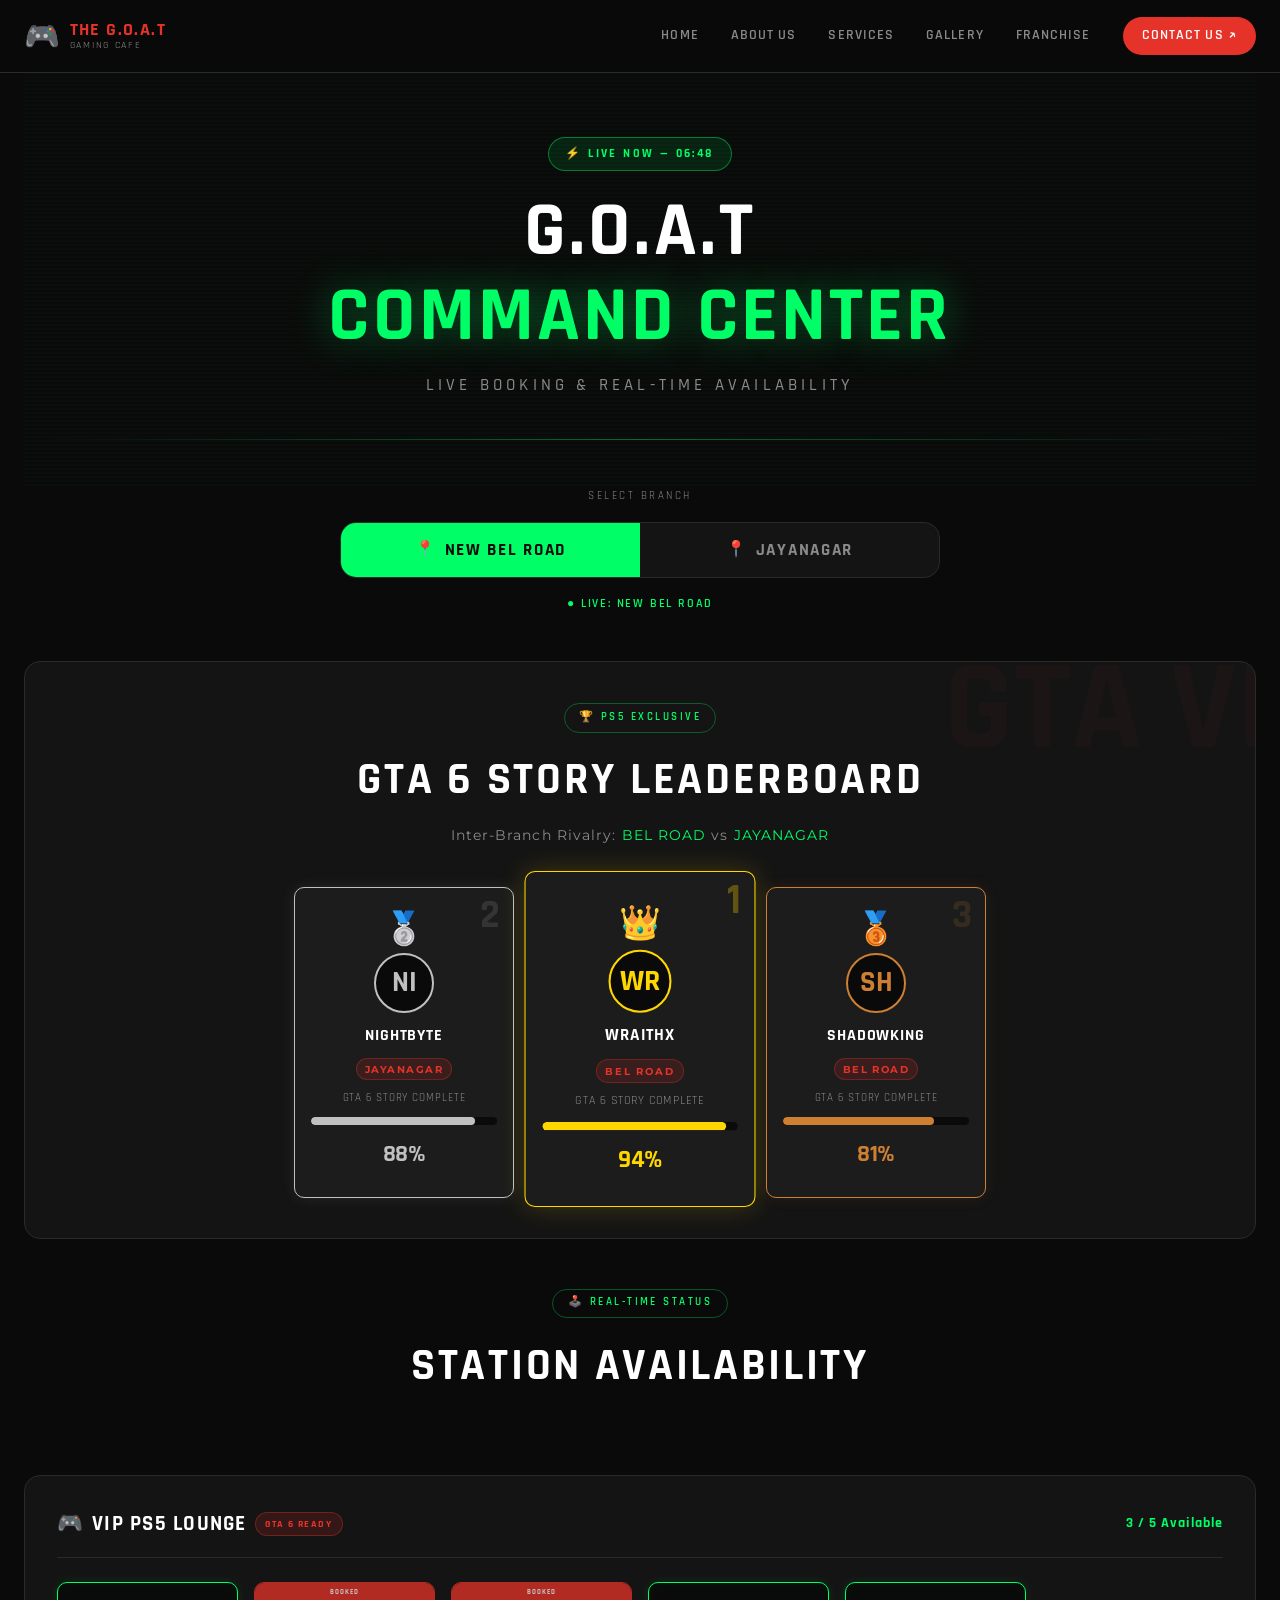
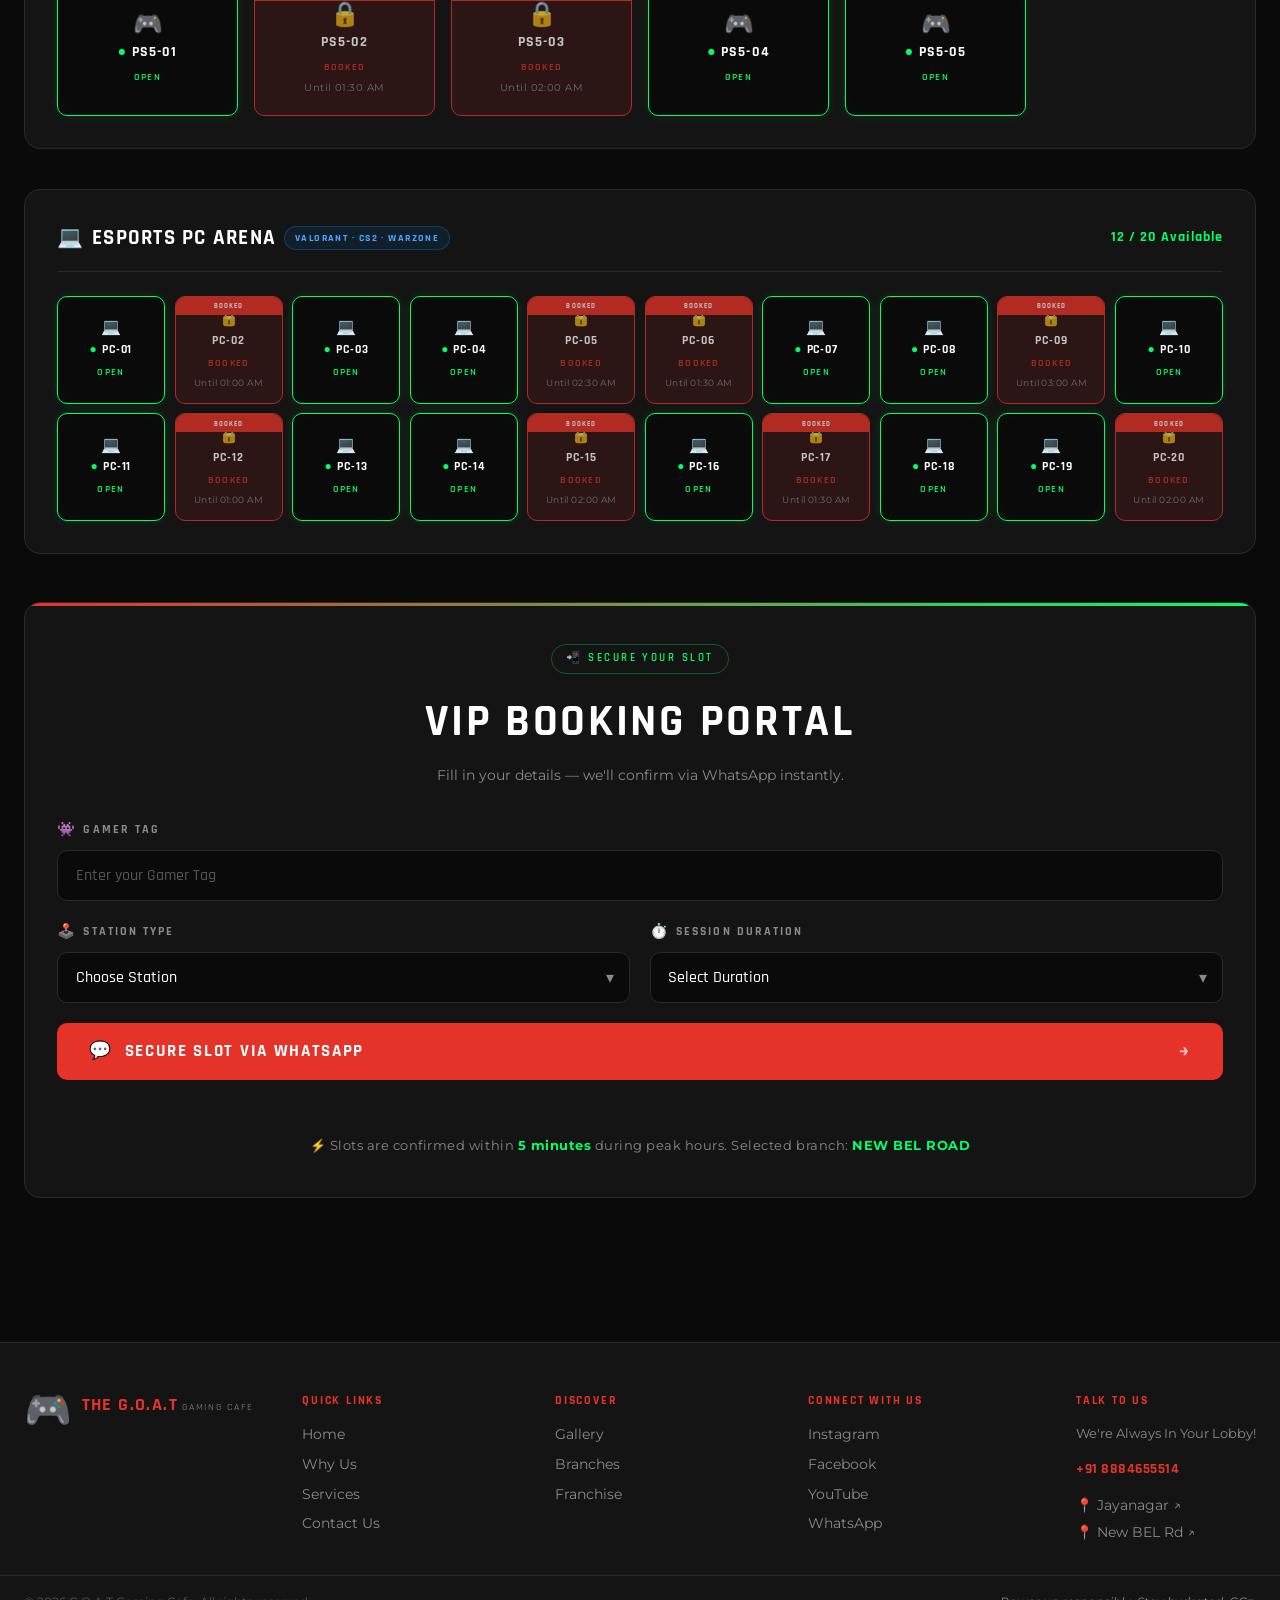
==== index.html @ 2dc1a413 "Add files via upload" ====
<!DOCTYPE html>
<html lang="en">
<head>
  <meta charset="UTF-8" />
  <meta name="viewport" content="width=device-width, initial-scale=1.0" />
  <title>G.O.A.T Gaming Cafe — Live Booking Command Center</title>
  <link rel="preconnect" href="https://fonts.googleapis.com" />
  <link rel="preconnect" href="https://fonts.gstatic.com" crossorigin />
  <link href="https://fonts.googleapis.com/css2?family=Rajdhani:wght@400;500;600;700&family=Montserrat:wght@400;600;700;800;900&display=swap" rel="stylesheet" />
  <link rel="stylesheet" href="style.css" />
</head>
<body>

  <!-- ═══════════════ MOCK HEADER ═══════════════ -->
  <header class="goat-header">
    <div class="goat-header__inner">
      <div class="goat-logo">
        <span class="goat-logo__icon">🎮</span>
        <div class="goat-logo__text">
          <span class="goat-logo__brand">THE G.O.A.T</span>
          <span class="goat-logo__sub">GAMING CAFE</span>
        </div>
      </div>
      <nav class="goat-nav">
        <a href="#">Home</a>
        <a href="#">About Us</a>
        <a href="#">Services</a>
        <a href="#">Gallery</a>
        <a href="#">Franchise</a>
        <a href="#" class="goat-nav__cta">Contact Us ↗</a>
      </nav>
      <button class="goat-nav__burger" id="navBurger" aria-label="Open Menu">&#9776;</button>
    </div>
  </header>

  <!-- ═══════════════ MAIN DASHBOARD ═══════════════ -->
  <main class="goat-dashboard-container">

    <!-- ── HERO TITLE ── -->
    <section class="goat-hero">
      <div class="goat-hero__badge">⚡ LIVE NOW</div>
      <h1 class="goat-hero__title">
        G.O.A.T <span class="accent">COMMAND CENTER</span>
      </h1>
      <p class="goat-hero__subtitle">LIVE BOOKING &amp; REAL-TIME AVAILABILITY</p>
      <div class="goat-hero__scan-line"></div>
    </section>

    <!-- ── BRANCH TOGGLE ── -->
    <section class="goat-section goat-branch-section">
      <div class="branch-toggle-wrapper">
        <span class="branch-toggle__label">SELECT BRANCH</span>
        <div class="branch-toggle" role="group" aria-label="Branch selector">
          <button
            class="branch-btn active"
            id="btn-belroad"
            data-branch="belroad"
            aria-pressed="true"
          >
            <span class="branch-btn__icon">📍</span>
            NEW BEL ROAD
          </button>
          <button
            class="branch-btn"
            id="btn-jayanagar"
            data-branch="jayanagar"
            aria-pressed="false"
          >
            <span class="branch-btn__icon">📍</span>
            JAYANAGAR
          </button>
        </div>
        <div class="branch-toggle__indicator" id="branchIndicator">
          <span id="branchLiveLabel">● LIVE: NEW BEL ROAD</span>
        </div>
      </div>
    </section>

    <!-- ── GTA 6 LEADERBOARD ── -->
    <section class="goat-section goat-leaderboard-section">
      <div class="section-header">
        <div class="section-header__tag">🏆 PS5 EXCLUSIVE</div>
        <h2 class="section-header__title">GTA 6 STORY LEADERBOARD</h2>
        <p class="section-header__rivalry">
          Inter-Branch Rivalry: <span class="accent">BEL ROAD</span> vs <span class="accent">JAYANAGAR</span>
        </p>
      </div>
      <div class="podium" id="leaderboardPodium">
        <!-- Rendered by JS -->
      </div>
    </section>

    <!-- ── AVAILABILITY GRID ── -->
    <section class="goat-section goat-availability-section">
      <div class="section-header">
        <div class="section-header__tag">🕹️ REAL-TIME STATUS</div>
        <h2 class="section-header__title">STATION AVAILABILITY</h2>
      </div>

      <!-- Section A: PS5 -->
      <div class="availability-block">
        <div class="availability-block__header">
          <h3 class="availability-block__title">
            <span class="ps5-icon">🎮</span>
            VIP PS5 LOUNGE
            <span class="availability-block__tag gta-tag">GTA 6 READY</span>
          </h3>
          <div class="availability-block__count" id="ps5AvailCount">— Available</div>
        </div>
        <div class="station-grid station-grid--ps5" id="ps5Grid">
          <!-- Rendered by JS -->
        </div>
      </div>

      <!-- Section B: PC -->
      <div class="availability-block">
        <div class="availability-block__header">
          <h3 class="availability-block__title">
            <span class="pc-icon">💻</span>
            ESPORTS PC ARENA
            <span class="availability-block__tag pc-tag">Valorant · CS2 · Warzone</span>
          </h3>
          <div class="availability-block__count" id="pcAvailCount">— Available</div>
        </div>
        <div class="station-grid station-grid--pc" id="pcGrid">
          <!-- Rendered by JS -->
        </div>
      </div>
    </section>

    <!-- ── VIP BOOKING FORM ── -->
    <section class="goat-section goat-booking-section">
      <div class="section-header">
        <div class="section-header__tag">📲 SECURE YOUR SLOT</div>
        <h2 class="section-header__title">VIP BOOKING PORTAL</h2>
        <p class="section-header__sub">Fill in your details — we'll confirm via WhatsApp instantly.</p>
      </div>

      <form class="booking-form" id="bookingForm" novalidate>
        <div class="form-grid">

          <!-- Gamer Tag -->
          <div class="form-group form-group--full">
            <label class="form-label" for="gamerTag">
              <span class="form-label__icon">👾</span> GAMER TAG
            </label>
            <input
              class="form-input"
              type="text"
              id="gamerTag"
              name="gamerTag"
              placeholder="Enter your Gamer Tag"
              autocomplete="off"
              required
            />
          </div>

          <!-- Station Type -->
          <div class="form-group">
            <label class="form-label" for="stationType">
              <span class="form-label__icon">🕹️</span> STATION TYPE
            </label>
            <div class="select-wrapper">
              <select class="form-select" id="stationType" name="stationType" required>
                <option value="" disabled selected>Choose Station</option>
                <option value="PS5 VIP Lounge">PS5 VIP Lounge (GTA 6 Ready)</option>
                <option value="PC Esports Arena">PC Esports Arena</option>
              </select>
              <span class="select-arrow">▾</span>
            </div>
          </div>

          <!-- Duration -->
          <div class="form-group">
            <label class="form-label" for="duration">
              <span class="form-label__icon">⏱️</span> SESSION DURATION
            </label>
            <div class="select-wrapper">
              <select class="form-select" id="duration" name="duration" required>
                <option value="" disabled selected>Select Duration</option>
                <option value="2 Hours">2 Hours</option>
                <option value="4 Hours">4 Hours</option>
                <option value="6 Hour Marathon">6 Hour Marathon 🔥</option>
              </select>
              <span class="select-arrow">▾</span>
            </div>
          </div>

          <!-- Submit -->
          <div class="form-group form-group--full">
            <button class="form-submit" type="submit" id="submitBtn">
              <span class="form-submit__icon">💬</span>
              SECURE SLOT VIA WHATSAPP
              <span class="form-submit__arrow">→</span>
            </button>
          </div>

        </div>

        <!-- Validation message -->
        <div class="form-error" id="formError" role="alert" aria-live="polite"></div>
      </form>

      <p class="booking-note">
        ⚡ Slots are confirmed within <strong>5 minutes</strong> during peak hours.
        Selected branch: <strong id="bookingBranchLabel">NEW BEL ROAD</strong>
      </p>
    </section>

  </main><!-- /.goat-dashboard-container -->

  <!-- ═══════════════ MOCK FOOTER ═══════════════ -->
  <footer class="goat-footer">
    <div class="goat-footer__inner">
      <div class="goat-footer__logo">
        <span class="goat-logo__icon large">🎮</span>
        <div>
          <span class="goat-logo__brand">THE G.O.A.T</span>
          <span class="goat-logo__sub">GAMING CAFE</span>
        </div>
      </div>

      <div class="goat-footer__cols">
        <div class="goat-footer__col">
          <h4>Quick Links</h4>
          <a href="#">Home</a>
          <a href="#">Why Us</a>
          <a href="#">Services</a>
          <a href="#">Contact Us</a>
        </div>
        <div class="goat-footer__col">
          <h4>Discover</h4>
          <a href="#">Gallery</a>
          <a href="#">Branches</a>
          <a href="#">Franchise</a>
        </div>
        <div class="goat-footer__col">
          <h4>Connect With Us</h4>
          <a href="#">Instagram</a>
          <a href="#">Facebook</a>
          <a href="#">YouTube</a>
          <a href="#">WhatsApp</a>
        </div>
        <div class="goat-footer__col goat-footer__contact">
          <h4>Talk To Us</h4>
          <p>We're Always In Your Lobby!</p>
          <a href="tel:+918884655514" class="goat-footer__phone">+91 8884655514</a>
          <div class="goat-footer__locations">
            <a href="#">📍 Jayanagar ↗</a>
            <a href="#">📍 New BEL Rd ↗</a>
          </div>
        </div>
      </div>
    </div>

    <div class="goat-footer__bottom">
      <span>© 2026 G.O.A.T Gaming Cafe. All rights reserved.</span>
      <span class="goat-footer__tagline">Power up responsibly. Stay hydrated. GGz.</span>
    </div>
  </footer>

  <script src="script.js"></script>
</body>
</html>
---- style.css ----
/* ═══════════════════════════════════════════════════════
   G.O.A.T GAMING CAFE — COMMAND CENTER STYLES
   ═══════════════════════════════════════════════════════ */

/* ── DESIGN SYSTEM: CSS CUSTOM PROPERTIES ── */
:root {
  /* Core Palette — swap these to match exact brand colours */
  --goat-bg:          #0a0a0a;
  --goat-surface:     #141414;
  --goat-surface-2:   #1c1c1c;
  --goat-accent:      #00ff66;    /* neon green – swap to brand red if preferred */
  --goat-accent-dim:  #00cc52;
  --goat-red:         #e63329;    /* brand red from reference images */
  --goat-red-dim:     #b02820;
  --goat-text:        #ffffff;
  --goat-text-muted:  #8a8a8a;
  --goat-text-dim:    #555555;
  --goat-border:      #2a2a2a;
  --goat-border-glow: rgba(0, 255, 102, 0.3);

  /* Status Colors */
  --color-available:  var(--goat-accent);
  --color-booked:     var(--goat-red);
  --color-booked-dim: rgba(230, 51, 41, 0.15);

  /* Typography */
  --font-display: 'Rajdhani', 'Montserrat', sans-serif;
  --font-body:    'Montserrat', 'Rajdhani', sans-serif;

  /* Spacing */
  --section-gap:  3rem;
  --radius-sm:    6px;
  --radius-md:    10px;
  --radius-lg:    16px;

  /* Transitions */
  --transition-fast:   150ms ease;
  --transition-normal: 250ms ease;
}

/* ── RESET & BASE ── */
*, *::before, *::after {
  box-sizing: border-box;
  margin: 0;
  padding: 0;
}

html {
  scroll-behavior: smooth;
  font-size: 16px;
  overflow-x: hidden;
}

body {
  background-color: var(--goat-bg);
  color: var(--goat-text);
  font-family: var(--font-body);
  line-height: 1.6;
  overflow-x: hidden;
  -webkit-font-smoothing: antialiased;
}

/* ── UTILITY ── */
.accent { color: var(--goat-accent); }
.red    { color: var(--goat-red); }

img { max-width: 100%; display: block; }

a {
  color: var(--goat-text-muted);
  text-decoration: none;
  transition: color var(--transition-fast);
}
a:hover { color: var(--goat-accent); }

/* ══════════════════════════════════════════
   HEADER
══════════════════════════════════════════ */
.goat-header {
  position: sticky;
  top: 0;
  z-index: 1000;
  background: rgba(10, 10, 10, 0.92);
  backdrop-filter: blur(16px);
  -webkit-backdrop-filter: blur(16px);
  border-bottom: 1px solid var(--goat-border);
}

.goat-header__inner {
  max-width: 1400px;
  margin: 0 auto;
  padding: 0 1.5rem;
  height: 72px;
  display: flex;
  align-items: center;
  justify-content: space-between;
  gap: 1rem;
}

.goat-logo {
  display: flex;
  align-items: center;
  gap: 0.6rem;
  flex-shrink: 0;
}

.goat-logo__icon {
  font-size: 1.8rem;
  line-height: 1;
}
.goat-logo__icon.large { font-size: 2.4rem; }

.goat-logo__text {
  display: flex;
  flex-direction: column;
  line-height: 1.1;
}

.goat-logo__brand {
  font-family: var(--font-display);
  font-weight: 700;
  font-size: 1.1rem;
  letter-spacing: 0.08em;
  color: var(--goat-red);
}

.goat-logo__sub {
  font-family: var(--font-display);
  font-size: 0.6rem;
  letter-spacing: 0.18em;
  color: var(--goat-text-muted);
  text-transform: uppercase;
}

.goat-nav {
  display: flex;
  align-items: center;
  gap: 2rem;
}

.goat-nav a {
  font-family: var(--font-display);
  font-weight: 600;
  font-size: 0.85rem;
  letter-spacing: 0.08em;
  text-transform: uppercase;
  color: var(--goat-text-muted);
  transition: color var(--transition-fast);
}
.goat-nav a:hover { color: var(--goat-text); }

.goat-nav__cta {
  background: var(--goat-red);
  color: var(--goat-text) !important;
  padding: 0.5rem 1.2rem;
  border-radius: 50px;
  font-weight: 700;
  transition: background var(--transition-fast), transform var(--transition-fast) !important;
}
.goat-nav__cta:hover {
  background: var(--goat-red-dim) !important;
  transform: translateY(-1px);
}

.goat-nav__burger {
  display: none;
  background: none;
  border: 1px solid var(--goat-border);
  color: var(--goat-text);
  padding: 0.4rem 0.7rem;
  border-radius: var(--radius-sm);
  font-size: 1.2rem;
  cursor: pointer;
}

/* ══════════════════════════════════════════
   MAIN DASHBOARD CONTAINER
══════════════════════════════════════════ */
.goat-dashboard-container {
  max-width: 1300px;
  margin: 0 auto;
  padding: 0 1.5rem 4rem;
}

/* ══════════════════════════════════════════
   HERO SECTION
══════════════════════════════════════════ */
.goat-hero {
  position: relative;
  text-align: center;
  padding: 4rem 1rem 3rem;
  overflow: hidden;
}

/* Animated scanline effect */
.goat-hero::before {
  content: '';
  position: absolute;
  inset: 0;
  background: repeating-linear-gradient(
    0deg,
    transparent,
    transparent 2px,
    rgba(0, 255, 102, 0.015) 2px,
    rgba(0, 255, 102, 0.015) 4px
  );
  pointer-events: none;
  z-index: 0;
}

.goat-hero__badge {
  display: inline-flex;
  align-items: center;
  gap: 0.4rem;
  background: rgba(0, 255, 102, 0.1);
  border: 1px solid rgba(0, 255, 102, 0.4);
  color: var(--goat-accent);
  font-family: var(--font-display);
  font-weight: 700;
  font-size: 0.75rem;
  letter-spacing: 0.2em;
  text-transform: uppercase;
  padding: 0.4rem 1rem;
  border-radius: 50px;
  margin-bottom: 1.2rem;
  position: relative;
  z-index: 1;
  animation: pulse-badge 2s ease-in-out infinite;
}

@keyframes pulse-badge {
  0%, 100% { box-shadow: 0 0 0 0 rgba(0, 255, 102, 0.4); }
  50%       { box-shadow: 0 0 0 8px rgba(0, 255, 102, 0); }
}

.goat-hero__title {
  font-family: var(--font-display);
  font-weight: 700;
  font-size: clamp(2.2rem, 6vw, 5rem);
  letter-spacing: 0.04em;
  line-height: 1.1;
  text-transform: uppercase;
  position: relative;
  z-index: 1;
  color: var(--goat-text);
}

.goat-hero__title .accent {
  display: block;
  color: var(--goat-accent);
  text-shadow: 0 0 40px rgba(0, 255, 102, 0.4);
}

.goat-hero__subtitle {
  font-family: var(--font-display);
  font-weight: 500;
  font-size: clamp(0.75rem, 2vw, 1.05rem);
  letter-spacing: 0.25em;
  color: var(--goat-text-muted);
  margin-top: 0.8rem;
  position: relative;
  z-index: 1;
  text-transform: uppercase;
}

.goat-hero__scan-line {
  width: 100%;
  height: 1px;
  background: linear-gradient(90deg, transparent, var(--goat-accent), transparent);
  margin-top: 2.5rem;
  opacity: 0.4;
}

/* ══════════════════════════════════════════
   GOAT SECTION (generic wrapper)
══════════════════════════════════════════ */
.goat-section {
  margin-bottom: var(--section-gap);
}

/* ══════════════════════════════════════════
   SECTION HEADER (reusable)
══════════════════════════════════════════ */
.section-header {
  text-align: center;
  margin-bottom: 2rem;
}

.section-header__tag {
  display: inline-block;
  font-family: var(--font-display);
  font-weight: 600;
  font-size: 0.7rem;
  letter-spacing: 0.22em;
  text-transform: uppercase;
  color: var(--goat-accent);
  border: 1px solid rgba(0, 255, 102, 0.3);
  padding: 0.3rem 0.9rem;
  border-radius: 50px;
  margin-bottom: 0.8rem;
}

.section-header__title {
  font-family: var(--font-display);
  font-weight: 700;
  font-size: clamp(1.6rem, 4vw, 2.8rem);
  letter-spacing: 0.06em;
  text-transform: uppercase;
  color: var(--goat-text);
}

.section-header__rivalry {
  margin-top: 0.5rem;
  font-size: 0.85rem;
  color: var(--goat-text-muted);
  letter-spacing: 0.08em;
}

.section-header__sub {
  margin-top: 0.4rem;
  font-size: 0.85rem;
  color: var(--goat-text-muted);
}

/* ══════════════════════════════════════════
   BRANCH TOGGLE
══════════════════════════════════════════ */
.goat-branch-section {
  display: flex;
  justify-content: center;
}

.branch-toggle-wrapper {
  display: flex;
  flex-direction: column;
  align-items: center;
  gap: 1rem;
  width: 100%;
  max-width: 600px;
}

.branch-toggle__label {
  font-family: var(--font-display);
  font-size: 0.7rem;
  letter-spacing: 0.22em;
  text-transform: uppercase;
  color: var(--goat-text-muted);
}

.branch-toggle {
  display: flex;
  gap: 0;
  background: var(--goat-surface);
  border: 1px solid var(--goat-border);
  border-radius: var(--radius-lg);
  overflow: hidden;
  width: 100%;
}

.branch-btn {
  flex: 1;
  display: flex;
  align-items: center;
  justify-content: center;
  gap: 0.5rem;
  padding: 1rem 1.5rem;
  background: transparent;
  border: none;
  font-family: var(--font-display);
  font-weight: 700;
  font-size: clamp(0.85rem, 2vw, 1.05rem);
  letter-spacing: 0.1em;
  text-transform: uppercase;
  color: var(--goat-text-muted);
  cursor: pointer;
  transition: all var(--transition-normal);
  position: relative;
  overflow: hidden;
}

.branch-btn::before {
  content: '';
  position: absolute;
  inset: 0;
  background: var(--goat-accent);
  opacity: 0;
  transition: opacity var(--transition-normal);
}

.branch-btn.active {
  color: var(--goat-bg);
  background: var(--goat-accent);
}

.branch-btn:hover:not(.active) {
  color: var(--goat-text);
  background: var(--goat-surface-2);
}

.branch-btn__icon {
  font-size: 1rem;
}

.branch-toggle__indicator {
  font-family: var(--font-display);
  font-size: 0.75rem;
  letter-spacing: 0.15em;
  color: var(--goat-accent);
  font-weight: 600;
  animation: blink-indicator 2.5s step-end infinite;
}

@keyframes blink-indicator {
  0%, 100% { opacity: 1; }
  50%       { opacity: 0.4; }
}

/* ══════════════════════════════════════════
   GTA 6 LEADERBOARD / PODIUM
══════════════════════════════════════════ */
.goat-leaderboard-section {
  background: var(--goat-surface);
  border: 1px solid var(--goat-border);
  border-radius: var(--radius-lg);
  padding: 2.5rem 2rem;
  position: relative;
  overflow: hidden;
}

.goat-leaderboard-section::before {
  content: 'GTA VI';
  position: absolute;
  top: -1rem;
  right: -1rem;
  font-family: var(--font-display);
  font-size: 8rem;
  font-weight: 900;
  color: rgba(230, 51, 41, 0.04);
  pointer-events: none;
  user-select: none;
  line-height: 1;
}

.podium {
  display: flex;
  align-items: flex-end;
  justify-content: center;
  gap: 1rem;
  margin-top: 1.5rem;
  flex-wrap: wrap;
}

.podium-card {
  display: flex;
  flex-direction: column;
  align-items: center;
  gap: 0.6rem;
  background: var(--goat-surface-2);
  border-radius: var(--radius-md);
  padding: 1.5rem 1rem;
  flex: 1;
  min-width: 150px;
  max-width: 220px;
  border: 1px solid var(--goat-border);
  position: relative;
  transition: transform var(--transition-normal), box-shadow var(--transition-normal);
}

.podium-card:hover {
  transform: translateY(-4px);
}

/* Rank-based styling */
.podium-card--rank-1 {
  order: 2;
  transform: scale(1.05);
  border-color: #FFD700;
  box-shadow: 0 0 24px rgba(255, 215, 0, 0.2);
  padding-top: 2rem;
}
.podium-card--rank-1:hover { transform: scale(1.05) translateY(-4px); }

.podium-card--rank-2 {
  order: 1;
  border-color: #C0C0C0;
  box-shadow: 0 0 16px rgba(192, 192, 192, 0.1);
}

.podium-card--rank-3 {
  order: 3;
  border-color: #CD7F32;
  box-shadow: 0 0 16px rgba(205, 127, 50, 0.1);
}

.podium-card__crown {
  font-size: 2rem;
  line-height: 1;
}

.podium-card__rank {
  font-family: var(--font-display);
  font-weight: 900;
  font-size: 2.5rem;
  line-height: 1;
  opacity: 0.15;
  position: absolute;
  top: 0.5rem;
  right: 0.8rem;
}
.podium-card--rank-1 .podium-card__rank { color: #FFD700; opacity: 0.3; }
.podium-card--rank-2 .podium-card__rank { color: #C0C0C0; }
.podium-card--rank-3 .podium-card__rank { color: #CD7F32; }

.podium-card__avatar {
  width: 60px;
  height: 60px;
  border-radius: 50%;
  display: flex;
  align-items: center;
  justify-content: center;
  font-size: 1.8rem;
  font-weight: 900;
  font-family: var(--font-display);
  background: var(--goat-bg);
  border: 2px solid currentColor;
  flex-shrink: 0;
}
.podium-card--rank-1 .podium-card__avatar { color: #FFD700; border-color: #FFD700; }
.podium-card--rank-2 .podium-card__avatar { color: #C0C0C0; border-color: #C0C0C0; }
.podium-card--rank-3 .podium-card__avatar { color: #CD7F32; border-color: #CD7F32; }

.podium-card__name {
  font-family: var(--font-display);
  font-weight: 700;
  font-size: 1rem;
  letter-spacing: 0.06em;
  text-align: center;
  word-break: break-word;
  text-transform: uppercase;
}

.podium-card__branch-tag {
  font-size: 0.6rem;
  font-weight: 700;
  letter-spacing: 0.15em;
  text-transform: uppercase;
  padding: 0.15rem 0.5rem;
  border-radius: 50px;
  background: rgba(230, 51, 41, 0.15);
  color: var(--goat-red);
  border: 1px solid rgba(230, 51, 41, 0.3);
}

.podium-card__progress-label {
  font-family: var(--font-display);
  font-size: 0.7rem;
  color: var(--goat-text-muted);
  letter-spacing: 0.08em;
  text-transform: uppercase;
}

.podium-card__bar-wrap {
  width: 100%;
  background: var(--goat-bg);
  border-radius: 50px;
  height: 8px;
  overflow: hidden;
}

.podium-card__bar {
  height: 100%;
  border-radius: 50px;
  background: var(--goat-accent);
  transition: width 0.8s cubic-bezier(0.4, 0, 0.2, 1);
}
.podium-card--rank-1 .podium-card__bar { background: #FFD700; }
.podium-card--rank-2 .podium-card__bar { background: #C0C0C0; }
.podium-card--rank-3 .podium-card__bar { background: #CD7F32; }

.podium-card__pct {
  font-family: var(--font-display);
  font-weight: 700;
  font-size: 1.5rem;
  letter-spacing: -0.02em;
}
.podium-card--rank-1 .podium-card__pct { color: #FFD700; }
.podium-card--rank-2 .podium-card__pct { color: #C0C0C0; }
.podium-card--rank-3 .podium-card__pct { color: #CD7F32; }

/* ══════════════════════════════════════════
   AVAILABILITY SECTION
══════════════════════════════════════════ */
.goat-availability-section {
  display: flex;
  flex-direction: column;
  gap: 2.5rem;
}

.availability-block {
  background: var(--goat-surface);
  border: 1px solid var(--goat-border);
  border-radius: var(--radius-lg);
  padding: 2rem;
  overflow: hidden;
}

.availability-block__header {
  display: flex;
  align-items: center;
  justify-content: space-between;
  flex-wrap: wrap;
  gap: 0.75rem;
  margin-bottom: 1.5rem;
  padding-bottom: 1rem;
  border-bottom: 1px solid var(--goat-border);
}

.availability-block__title {
  font-family: var(--font-display);
  font-weight: 700;
  font-size: clamp(1rem, 2.5vw, 1.3rem);
  letter-spacing: 0.06em;
  text-transform: uppercase;
  display: flex;
  align-items: center;
  flex-wrap: wrap;
  gap: 0.5rem;
}

.availability-block__tag {
  font-size: 0.6rem;
  font-weight: 700;
  letter-spacing: 0.15em;
  text-transform: uppercase;
  padding: 0.2rem 0.6rem;
  border-radius: 50px;
}

.gta-tag {
  background: rgba(230, 51, 41, 0.15);
  color: var(--goat-red);
  border: 1px solid rgba(230, 51, 41, 0.35);
}

.pc-tag {
  background: rgba(0, 136, 255, 0.1);
  color: #4da6ff;
  border: 1px solid rgba(0, 136, 255, 0.3);
}

.availability-block__count {
  font-family: var(--font-display);
  font-weight: 700;
  font-size: 0.85rem;
  color: var(--goat-accent);
  letter-spacing: 0.08em;
  white-space: nowrap;
}

/* ── Station Grids ── */
.station-grid {
  display: grid;
  gap: 1rem;
}

.station-grid--ps5 {
  grid-template-columns: repeat(auto-fill, minmax(160px, 1fr));
}

.station-grid--pc {
  grid-template-columns: repeat(auto-fill, minmax(100px, 1fr));
  gap: 0.6rem;
}

/* ── Station Block ── */
.station-block {
  position: relative;
  border-radius: var(--radius-md);
  border: 1.5px solid var(--goat-border);
  background: var(--goat-bg);
  display: flex;
  flex-direction: column;
  align-items: center;
  justify-content: center;
  gap: 0.3rem;
  padding: 1.2rem 0.5rem;
  transition: transform var(--transition-fast), border-color var(--transition-fast), box-shadow var(--transition-fast);
  cursor: default;
  overflow: hidden;
  text-align: center;
  min-height: 100px;
}

/* PC blocks are more compact */
.station-grid--pc .station-block {
  padding: 0.8rem 0.4rem;
  min-height: 80px;
}

.station-block::before {
  content: '';
  position: absolute;
  inset: 0;
  opacity: 0;
  transition: opacity var(--transition-normal);
  pointer-events: none;
}

/* AVAILABLE state */
.station-block.available {
  border-color: var(--goat-accent);
  box-shadow: 0 0 12px rgba(0, 255, 102, 0.1), inset 0 0 20px rgba(0, 255, 102, 0.03);
}
.station-block.available:hover {
  transform: translateY(-2px);
  box-shadow: 0 4px 20px rgba(0, 255, 102, 0.2);
}

/* BOOKED state */
.station-block.booked {
  border-color: var(--goat-red);
  background: var(--color-booked-dim);
  opacity: 0.75;
}
.station-block.booked::after {
  content: 'BOOKED';
  position: absolute;
  top: 0;
  left: 0;
  right: 0;
  font-size: 0.45rem;
  font-weight: 800;
  font-family: var(--font-display);
  letter-spacing: 0.15em;
  text-align: center;
  padding: 0.2rem 0;
  background: var(--goat-red);
  color: white;
  text-transform: uppercase;
}

.station-block__id {
  font-family: var(--font-display);
  font-weight: 700;
  font-size: 0.9rem;
  letter-spacing: 0.08em;
  color: var(--goat-text);
}
.station-grid--pc .station-block__id { font-size: 0.75rem; }

.station-block__icon {
  font-size: 1.5rem;
  line-height: 1;
}
.station-grid--pc .station-block__icon { font-size: 1rem; }

.station-block__status {
  font-family: var(--font-display);
  font-weight: 600;
  font-size: 0.65rem;
  letter-spacing: 0.12em;
  text-transform: uppercase;
}

.station-block.available .station-block__status { color: var(--goat-accent); }
.station-block.booked  .station-block__status { color: var(--goat-red); }

.station-block__time {
  font-size: 0.6rem;
  color: var(--goat-text-muted);
  letter-spacing: 0.05em;
}
.station-grid--pc .station-block__time { font-size: 0.55rem; }

/* Green pulse dot for available */
.station-block.available .station-block__id::before {
  content: '● ';
  color: var(--goat-accent);
  animation: dot-pulse 1.5s ease-in-out infinite;
}

@keyframes dot-pulse {
  0%, 100% { opacity: 1; }
  50%       { opacity: 0.3; }
}

/* ══════════════════════════════════════════
   BOOKING FORM
══════════════════════════════════════════ */
.goat-booking-section {
  background: var(--goat-surface);
  border: 1px solid var(--goat-border);
  border-radius: var(--radius-lg);
  padding: 2.5rem 2rem;
  position: relative;
  overflow: hidden;
}

.goat-booking-section::before {
  content: '';
  position: absolute;
  top: 0;
  left: 0;
  right: 0;
  height: 3px;
  background: linear-gradient(90deg, var(--goat-red), var(--goat-accent), var(--goat-red));
  background-size: 200% 100%;
  animation: shimmer-bar 3s linear infinite;
}

@keyframes shimmer-bar {
  0%   { background-position: -200% 0; }
  100% { background-position: 200% 0; }
}

.booking-form {
  margin-top: 1.5rem;
}

.form-grid {
  display: grid;
  grid-template-columns: 1fr 1fr;
  gap: 1.2rem;
}

.form-group {
  display: flex;
  flex-direction: column;
  gap: 0.5rem;
}

.form-group--full {
  grid-column: 1 / -1;
}

.form-label {
  font-family: var(--font-display);
  font-weight: 700;
  font-size: 0.72rem;
  letter-spacing: 0.18em;
  text-transform: uppercase;
  color: var(--goat-text-muted);
  display: flex;
  align-items: center;
  gap: 0.4rem;
}

.form-label__icon {
  font-size: 0.9rem;
}

.form-input,
.form-select {
  width: 100%;
  background: var(--goat-bg);
  border: 1px solid var(--goat-border);
  border-radius: var(--radius-md);
  color: var(--goat-text);
  font-family: var(--font-display);
  font-weight: 500;
  font-size: 1rem;
  padding: 0.9rem 1.1rem;
  outline: none;
  transition: border-color var(--transition-fast), box-shadow var(--transition-fast);
  -webkit-appearance: none;
  appearance: none;
}

.form-input::placeholder {
  color: var(--goat-text-dim);
}

.form-input:focus,
.form-select:focus {
  border-color: var(--goat-accent);
  box-shadow: 0 0 0 3px rgba(0, 255, 102, 0.12);
}

.form-input.error,
.form-select.error {
  border-color: var(--goat-red);
  box-shadow: 0 0 0 3px rgba(230, 51, 41, 0.12);
}

.form-select option {
  background: var(--goat-surface);
  color: var(--goat-text);
}

.select-wrapper {
  position: relative;
}

.select-wrapper .form-select {
  padding-right: 2.5rem;
}

.select-arrow {
  position: absolute;
  right: 1rem;
  top: 50%;
  transform: translateY(-50%);
  pointer-events: none;
  color: var(--goat-text-muted);
  font-size: 1rem;
}

/* Submit button */
.form-submit {
  width: 100%;
  display: flex;
  align-items: center;
  justify-content: center;
  gap: 0.75rem;
  padding: 1.1rem 2rem;
  background: var(--goat-red);
  color: var(--goat-text);
  border: none;
  border-radius: var(--radius-md);
  font-family: var(--font-display);
  font-weight: 700;
  font-size: 1.05rem;
  letter-spacing: 0.1em;
  text-transform: uppercase;
  cursor: pointer;
  transition: background var(--transition-normal), transform var(--transition-fast), box-shadow var(--transition-normal);
  position: relative;
  overflow: hidden;
}

.form-submit::before {
  content: '';
  position: absolute;
  inset: 0;
  background: rgba(255,255,255,0.08);
  transform: translateX(-100%);
  transition: transform 0.4s ease;
}

.form-submit:hover::before {
  transform: translateX(0);
}

.form-submit:hover {
  background: var(--goat-red-dim);
  transform: translateY(-2px);
  box-shadow: 0 8px 24px rgba(230, 51, 41, 0.35);
}

.form-submit:active {
  transform: translateY(0);
  box-shadow: none;
}

.form-submit__icon { font-size: 1.1rem; }
.form-submit__arrow { margin-left: auto; opacity: 0.7; }

.form-error {
  margin-top: 1rem;
  font-size: 0.85rem;
  color: var(--goat-red);
  font-family: var(--font-display);
  font-weight: 600;
  letter-spacing: 0.05em;
  min-height: 1.2em;
  text-align: center;
}

.booking-note {
  margin-top: 1.5rem;
  font-size: 0.8rem;
  color: var(--goat-text-muted);
  text-align: center;
  letter-spacing: 0.04em;
}

.booking-note strong {
  color: var(--goat-accent);
}

/* ══════════════════════════════════════════
   FOOTER
══════════════════════════════════════════ */
.goat-footer {
  background: var(--goat-surface);
  border-top: 1px solid var(--goat-border);
  margin-top: 2rem;
}

.goat-footer__inner {
  max-width: 1300px;
  margin: 0 auto;
  padding: 3rem 1.5rem 2rem;
  display: flex;
  gap: 3rem;
  flex-wrap: wrap;
}

.goat-footer__logo {
  display: flex;
  align-items: flex-start;
  gap: 0.6rem;
  flex-shrink: 0;
  min-width: 160px;
}

.goat-footer__logo .goat-logo__text {
  display: flex;
  flex-direction: column;
  line-height: 1.2;
}

.goat-footer__cols {
  display: flex;
  gap: 2rem;
  flex-wrap: wrap;
  flex: 1;
  justify-content: space-between;
}

.goat-footer__col {
  display: flex;
  flex-direction: column;
  gap: 0.5rem;
  min-width: 100px;
}

.goat-footer__col h4 {
  font-family: var(--font-display);
  font-weight: 700;
  font-size: 0.75rem;
  letter-spacing: 0.15em;
  text-transform: uppercase;
  color: var(--goat-red);
  margin-bottom: 0.4rem;
}

.goat-footer__col a {
  font-size: 0.85rem;
  color: var(--goat-text-muted);
}

.goat-footer__contact p {
  font-size: 0.8rem;
  color: var(--goat-text-muted);
  margin-bottom: 0.4rem;
}

.goat-footer__phone {
  font-family: var(--font-display);
  font-weight: 700;
  font-size: 1rem;
  color: var(--goat-red) !important;
  letter-spacing: 0.04em;
}

.goat-footer__locations {
  display: flex;
  flex-direction: column;
  gap: 0.3rem;
  margin-top: 0.4rem;
}

.goat-footer__bottom {
  max-width: 1300px;
  margin: 0 auto;
  padding: 1rem 1.5rem;
  border-top: 1px solid var(--goat-border);
  display: flex;
  align-items: center;
  justify-content: space-between;
  flex-wrap: wrap;
  gap: 0.5rem;
  font-size: 0.75rem;
  color: var(--goat-text-dim);
}

.goat-footer__tagline {
  font-style: italic;
  color: var(--goat-text-muted);
}

/* ══════════════════════════════════════════
   SCROLLBAR
══════════════════════════════════════════ */
::-webkit-scrollbar {
  width: 6px;
  height: 6px;
}
::-webkit-scrollbar-track { background: var(--goat-bg); }
::-webkit-scrollbar-thumb {
  background: var(--goat-border);
  border-radius: 3px;
}
::-webkit-scrollbar-thumb:hover { background: var(--goat-accent); }

/* ══════════════════════════════════════════
   RESPONSIVE BREAKPOINTS
══════════════════════════════════════════ */

/* Tablet: ≤ 900px */
@media (max-width: 900px) {
  .goat-nav {
    display: none;
  }
  .goat-nav__burger {
    display: block;
  }

  .podium {
    flex-direction: row;
    align-items: stretch;
  }
  .podium-card {
    min-width: 120px;
  }
  .podium-card--rank-1 {
    transform: none;
  }
  .podium-card--rank-1:hover {
    transform: translateY(-4px);
  }

  .form-grid {
    grid-template-columns: 1fr;
  }
  .form-group--full {
    grid-column: 1 / -1;
  }

  .goat-footer__inner {
    flex-direction: column;
    gap: 2rem;
  }
  .goat-footer__cols {
    gap: 1.5rem;
  }
}

/* Mobile: ≤ 600px */
@media (max-width: 600px) {
  :root { --section-gap: 2rem; }

  .goat-dashboard-container {
    padding: 0 0.9rem 3rem;
  }

  .goat-hero {
    padding: 2.5rem 0.5rem 2rem;
  }

  .branch-toggle {
    flex-direction: column;
    border-radius: var(--radius-md);
  }
  .branch-btn {
    padding: 0.9rem 1rem;
    border-radius: 0;
  }
  .branch-btn:first-child { border-radius: var(--radius-md) var(--radius-md) 0 0; }
  .branch-btn:last-child  { border-radius: 0 0 var(--radius-md) var(--radius-md); }

  .podium {
    flex-direction: column;
    align-items: center;
  }
  .podium-card {
    max-width: 100%;
    width: 100%;
  }
  .podium-card--rank-1 {
    order: -1;
    transform: none;
  }

  .goat-leaderboard-section,
  .availability-block,
  .goat-booking-section {
    padding: 1.5rem 1rem;
  }

  .station-grid--ps5 {
    grid-template-columns: repeat(auto-fill, minmax(130px, 1fr));
  }
  .station-grid--pc {
    grid-template-columns: repeat(auto-fill, minmax(80px, 1fr));
  }

  .goat-footer__cols {
    flex-direction: column;
  }

  .goat-footer__bottom {
    flex-direction: column;
    text-align: center;
  }

  .availability-block__header {
    flex-direction: column;
    align-items: flex-start;
  }
}

/* Very small: ≤ 380px */
@media (max-width: 380px) {
  .goat-hero__title {
    font-size: 1.9rem;
  }
  .station-grid--pc {
    grid-template-columns: repeat(4, 1fr);
  }
  .form-submit {
    font-size: 0.85rem;
    padding: 0.9rem 1rem;
  }
}
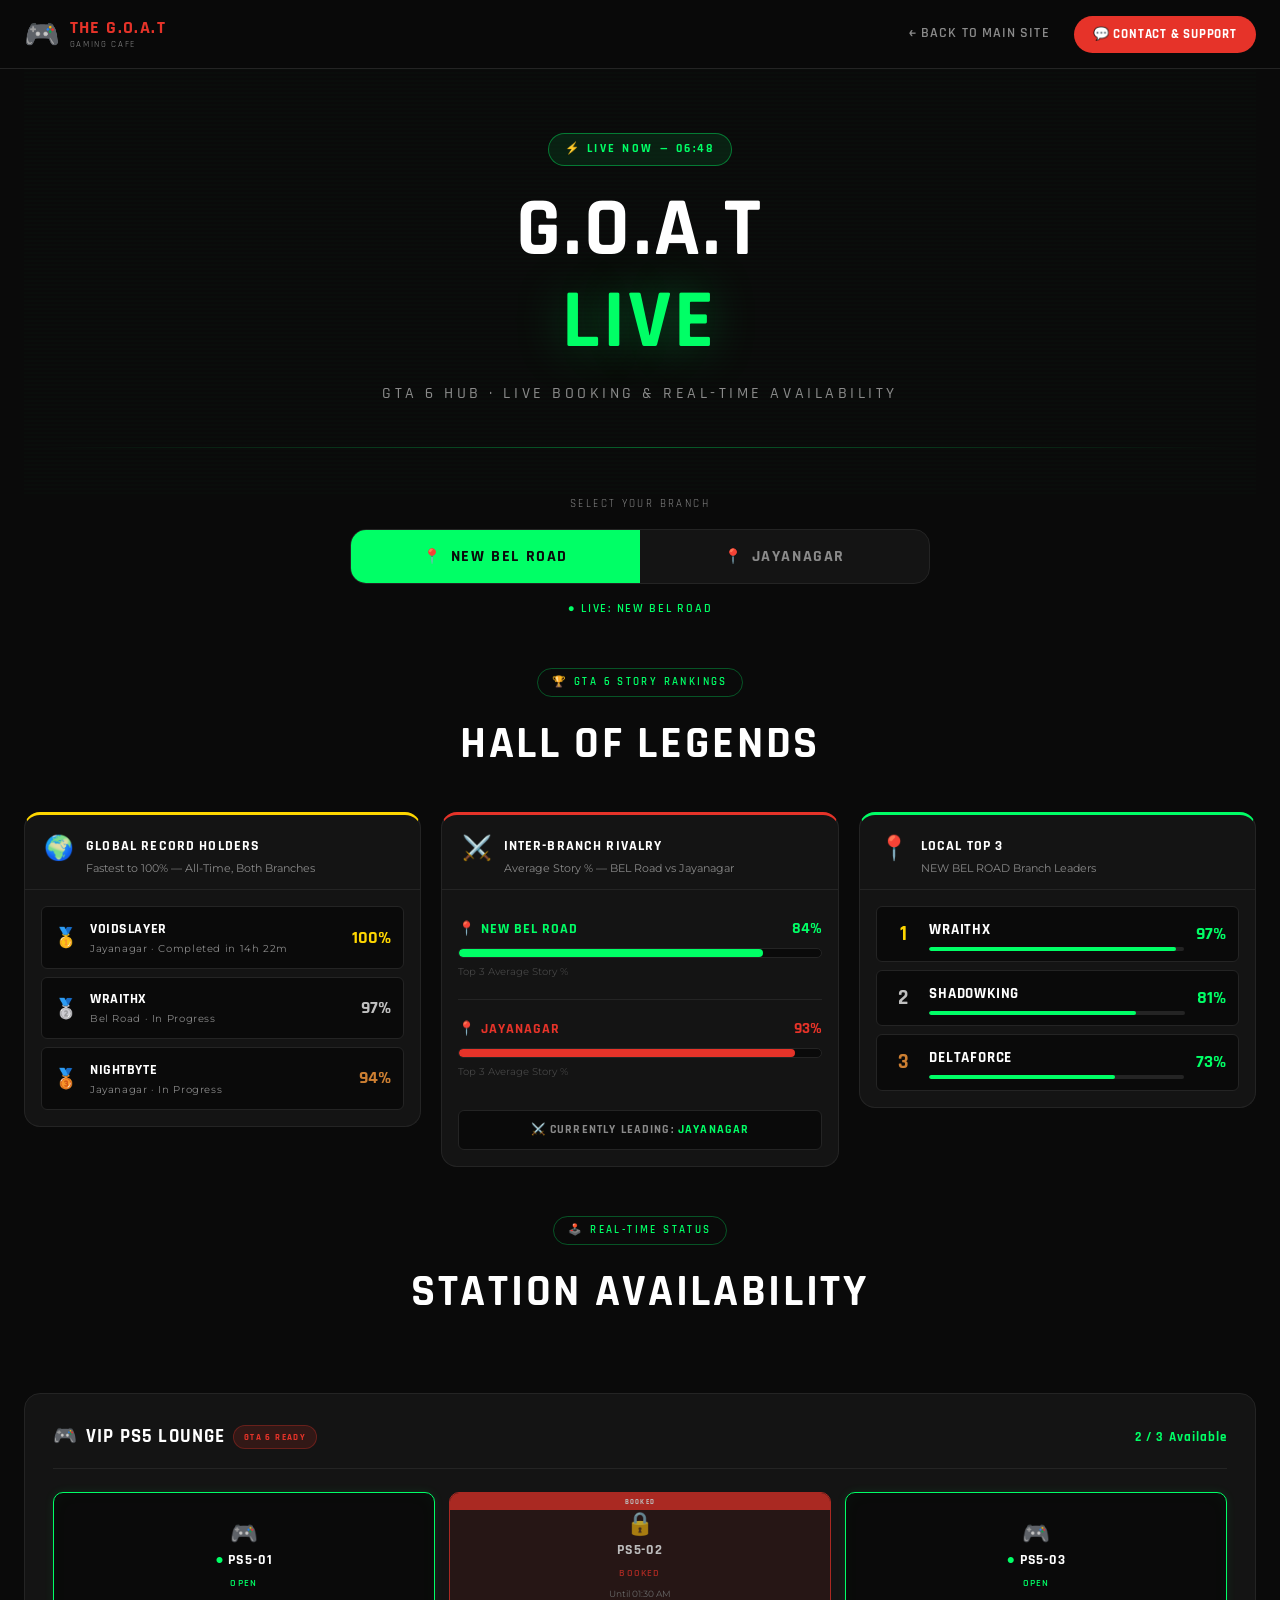
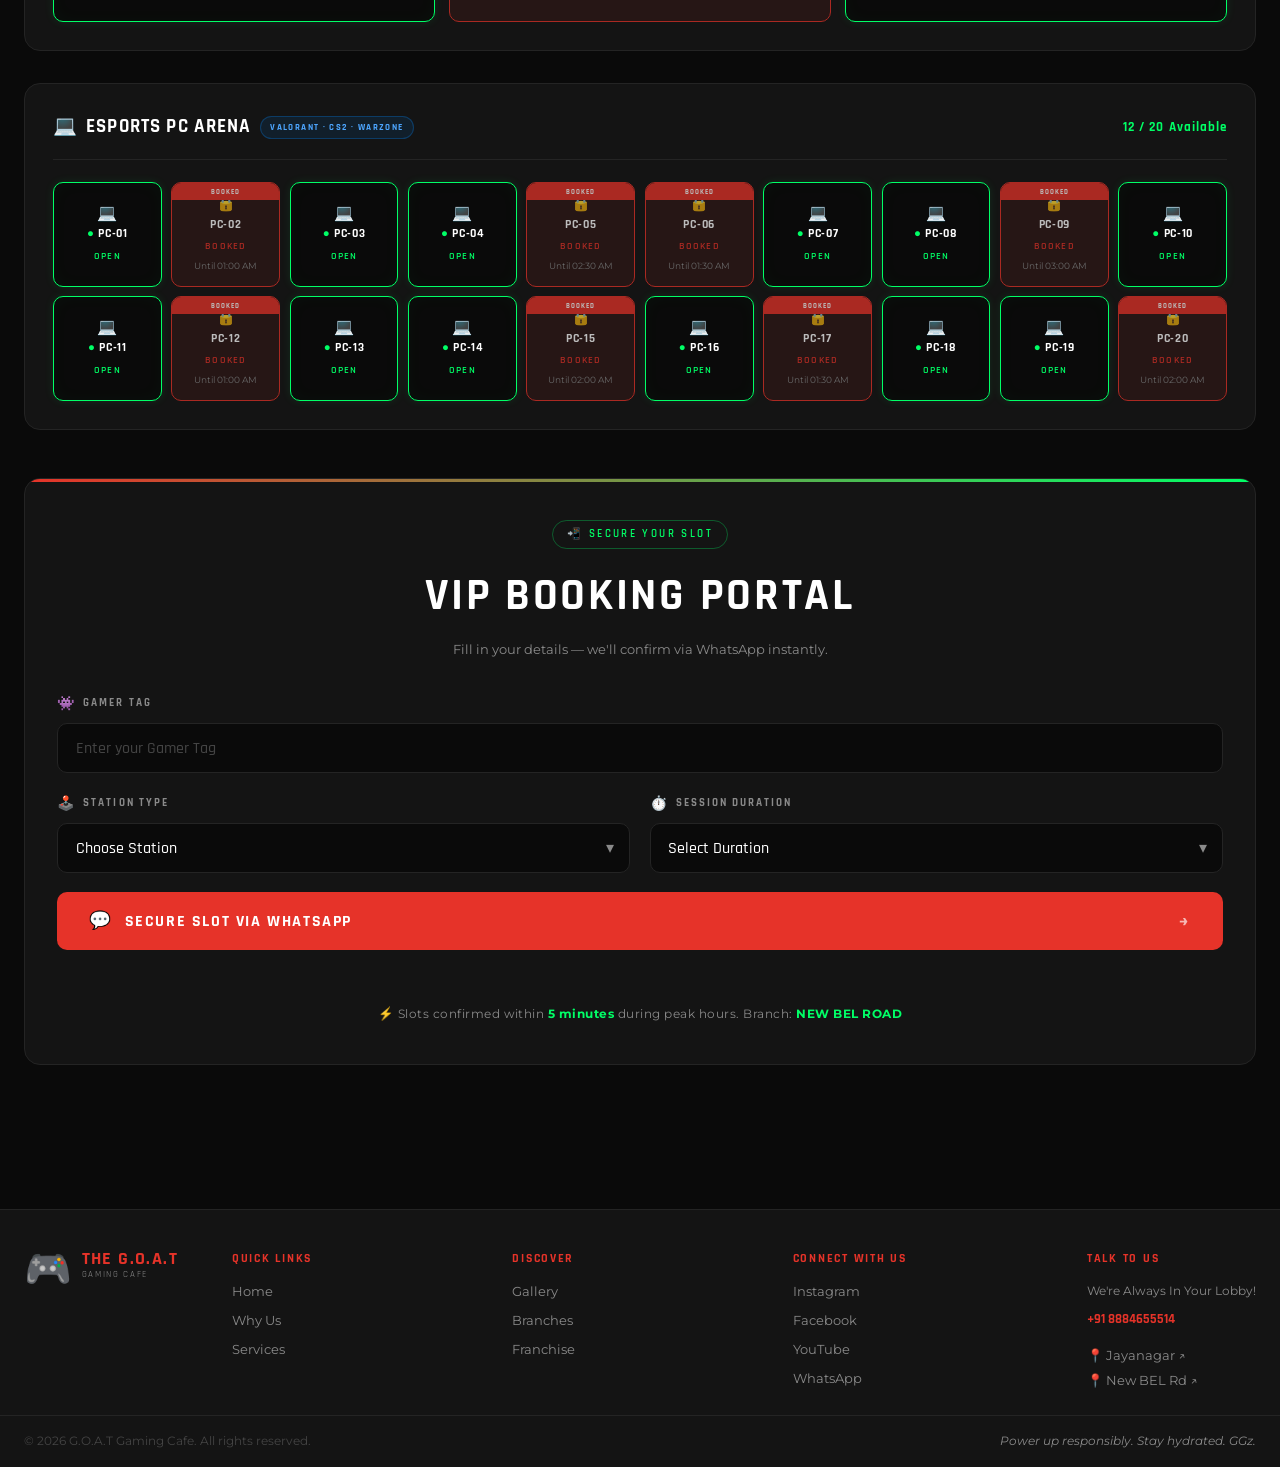
==== commit fa1e2066: "Add files via upload" ====
--- a/index.html
+++ b/index.html
@@ -3,7 +3,7 @@
 <head>
   <meta charset="UTF-8" />
   <meta name="viewport" content="width=device-width, initial-scale=1.0" />
-  <title>G.O.A.T Gaming Cafe — Live Booking Command Center</title>
+  <title>G.O.A.T LIVE: GTA 6 HUB — Live Booking & Availability</title>
   <link rel="preconnect" href="https://fonts.googleapis.com" />
   <link rel="preconnect" href="https://fonts.gstatic.com" crossorigin />
   <link href="https://fonts.googleapis.com/css2?family=Rajdhani:wght@400;500;600;700&family=Montserrat:wght@400;600;700;800;900&display=swap" rel="stylesheet" />
@@ -11,83 +11,111 @@
 </head>
 <body>
 
-  <!-- ═══════════════ MOCK HEADER ═══════════════ -->
+  <!-- ═══════════════ HEADER ═══════════════ -->
   <header class="goat-header">
     <div class="goat-header__inner">
-      <div class="goat-logo">
+      <a href="https://goatgamingcafe.in" class="goat-logo" aria-label="G.O.A.T Gaming Cafe Home">
         <span class="goat-logo__icon">🎮</span>
         <div class="goat-logo__text">
           <span class="goat-logo__brand">THE G.O.A.T</span>
           <span class="goat-logo__sub">GAMING CAFE</span>
         </div>
-      </div>
+      </a>
       <nav class="goat-nav">
-        <a href="#">Home</a>
-        <a href="#">About Us</a>
-        <a href="#">Services</a>
-        <a href="#">Gallery</a>
-        <a href="#">Franchise</a>
-        <a href="#" class="goat-nav__cta">Contact Us ↗</a>
+        <a href="https://goatgamingcafe.in" class="goat-nav__link">← Back to Main Site</a>
+        <a href="https://wa.me/918884655514" target="_blank" rel="noopener noreferrer" class="goat-nav__cta">
+          💬 Contact &amp; Support
+        </a>
       </nav>
       <button class="goat-nav__burger" id="navBurger" aria-label="Open Menu">&#9776;</button>
     </div>
   </header>
 
   <!-- ═══════════════ MAIN DASHBOARD ═══════════════ -->
-  <main class="goat-dashboard-container">
-
-    <!-- ── HERO TITLE ── -->
+  <main class="goat-dashboard-container" id="publicContainer">
+
+    <!-- ── HERO ── -->
     <section class="goat-hero">
-      <div class="goat-hero__badge">⚡ LIVE NOW</div>
+      <div class="goat-hero__badge" id="liveBadge">⚡ LIVE NOW</div>
       <h1 class="goat-hero__title">
-        G.O.A.T <span class="accent">COMMAND CENTER</span>
+        G.O.A.T <span class="accent">LIVE</span>
       </h1>
-      <p class="goat-hero__subtitle">LIVE BOOKING &amp; REAL-TIME AVAILABILITY</p>
+      <p class="goat-hero__subtitle">GTA 6 HUB · LIVE BOOKING &amp; REAL-TIME AVAILABILITY</p>
       <div class="goat-hero__scan-line"></div>
     </section>
 
     <!-- ── BRANCH TOGGLE ── -->
     <section class="goat-section goat-branch-section">
       <div class="branch-toggle-wrapper">
-        <span class="branch-toggle__label">SELECT BRANCH</span>
+        <span class="branch-toggle__label">SELECT YOUR BRANCH</span>
         <div class="branch-toggle" role="group" aria-label="Branch selector">
-          <button
-            class="branch-btn active"
-            id="btn-belroad"
-            data-branch="belroad"
-            aria-pressed="true"
-          >
-            <span class="branch-btn__icon">📍</span>
-            NEW BEL ROAD
+          <button class="branch-btn active" data-branch="belroad" aria-pressed="true">
+            <span class="branch-btn__icon">📍</span>NEW BEL ROAD
           </button>
-          <button
-            class="branch-btn"
-            id="btn-jayanagar"
-            data-branch="jayanagar"
-            aria-pressed="false"
-          >
-            <span class="branch-btn__icon">📍</span>
-            JAYANAGAR
+          <button class="branch-btn" data-branch="jayanagar" aria-pressed="false">
+            <span class="branch-btn__icon">📍</span>JAYANAGAR
           </button>
         </div>
-        <div class="branch-toggle__indicator" id="branchIndicator">
+        <div class="branch-toggle__indicator">
           <span id="branchLiveLabel">● LIVE: NEW BEL ROAD</span>
         </div>
       </div>
     </section>
 
-    <!-- ── GTA 6 LEADERBOARD ── -->
-    <section class="goat-section goat-leaderboard-section">
+    <!-- ══════════════════════════════════════
+         LEADERBOARD ZONE
+    ══════════════════════════════════════ -->
+    <section class="goat-section goat-leaderboard-zone">
       <div class="section-header">
-        <div class="section-header__tag">🏆 PS5 EXCLUSIVE</div>
-        <h2 class="section-header__title">GTA 6 STORY LEADERBOARD</h2>
-        <p class="section-header__rivalry">
-          Inter-Branch Rivalry: <span class="accent">BEL ROAD</span> vs <span class="accent">JAYANAGAR</span>
-        </p>
-      </div>
-      <div class="podium" id="leaderboardPodium">
-        <!-- Rendered by JS -->
-      </div>
+        <div class="section-header__tag">🏆 GTA 6 STORY RANKINGS</div>
+        <h2 class="section-header__title">HALL OF LEGENDS</h2>
+      </div>
+
+      <div class="leaderboard-triptych">
+
+        <!-- A: GLOBAL RECORD HOLDERS -->
+        <div class="lb-panel lb-panel--global">
+          <div class="lb-panel__header">
+            <span class="lb-panel__icon">🌍</span>
+            <div>
+              <h3 class="lb-panel__title">GLOBAL RECORD HOLDERS</h3>
+              <p class="lb-panel__sub">Fastest to 100% — All-Time, Both Branches</p>
+            </div>
+          </div>
+          <div class="lb-panel__body" id="globalRecordsList">
+            <!-- Rendered by JS -->
+          </div>
+        </div>
+
+        <!-- B: INTER-BRANCH RIVALRY -->
+        <div class="lb-panel lb-panel--rivalry">
+          <div class="lb-panel__header">
+            <span class="lb-panel__icon">⚔️</span>
+            <div>
+              <h3 class="lb-panel__title">INTER-BRANCH RIVALRY</h3>
+              <p class="lb-panel__sub">Average Story % — BEL Road vs Jayanagar</p>
+            </div>
+          </div>
+          <div class="lb-panel__body" id="rivalryBars">
+            <!-- Rendered by JS -->
+          </div>
+        </div>
+
+        <!-- C: LOCAL BRANCH TOP 3 -->
+        <div class="lb-panel lb-panel--local">
+          <div class="lb-panel__header">
+            <span class="lb-panel__icon">📍</span>
+            <div>
+              <h3 class="lb-panel__title">LOCAL TOP 3</h3>
+              <p class="lb-panel__sub" id="localLbSub">NEW BEL ROAD Branch Leaders</p>
+            </div>
+          </div>
+          <div class="lb-panel__body" id="localLeaderboard">
+            <!-- Rendered by JS -->
+          </div>
+        </div>
+
+      </div><!-- /.leaderboard-triptych -->
     </section>
 
     <!-- ── AVAILABILITY GRID ── -->
@@ -97,34 +125,30 @@
         <h2 class="section-header__title">STATION AVAILABILITY</h2>
       </div>
 
-      <!-- Section A: PS5 -->
+      <!-- Section A: PS5 (3 blocks) -->
       <div class="availability-block">
         <div class="availability-block__header">
           <h3 class="availability-block__title">
-            <span class="ps5-icon">🎮</span>
+            <span>🎮</span>
             VIP PS5 LOUNGE
             <span class="availability-block__tag gta-tag">GTA 6 READY</span>
           </h3>
           <div class="availability-block__count" id="ps5AvailCount">— Available</div>
         </div>
-        <div class="station-grid station-grid--ps5" id="ps5Grid">
-          <!-- Rendered by JS -->
-        </div>
-      </div>
-
-      <!-- Section B: PC -->
+        <div class="station-grid station-grid--ps5" id="ps5Grid"></div>
+      </div>
+
+      <!-- Section B: PC (20 blocks) -->
       <div class="availability-block">
         <div class="availability-block__header">
           <h3 class="availability-block__title">
-            <span class="pc-icon">💻</span>
+            <span>💻</span>
             ESPORTS PC ARENA
             <span class="availability-block__tag pc-tag">Valorant · CS2 · Warzone</span>
           </h3>
           <div class="availability-block__count" id="pcAvailCount">— Available</div>
         </div>
-        <div class="station-grid station-grid--pc" id="pcGrid">
-          <!-- Rendered by JS -->
-        </div>
+        <div class="station-grid station-grid--pc" id="pcGrid"></div>
       </div>
     </section>
 
@@ -139,23 +163,14 @@
       <form class="booking-form" id="bookingForm" novalidate>
         <div class="form-grid">
 
-          <!-- Gamer Tag -->
           <div class="form-group form-group--full">
             <label class="form-label" for="gamerTag">
               <span class="form-label__icon">👾</span> GAMER TAG
             </label>
-            <input
-              class="form-input"
-              type="text"
-              id="gamerTag"
-              name="gamerTag"
-              placeholder="Enter your Gamer Tag"
-              autocomplete="off"
-              required
-            />
-          </div>
-
-          <!-- Station Type -->
+            <input class="form-input" type="text" id="gamerTag" name="gamerTag"
+              placeholder="Enter your Gamer Tag" autocomplete="off" required />
+          </div>
+
           <div class="form-group">
             <label class="form-label" for="stationType">
               <span class="form-label__icon">🕹️</span> STATION TYPE
@@ -170,7 +185,6 @@
             </div>
           </div>
 
-          <!-- Duration -->
           <div class="form-group">
             <label class="form-label" for="duration">
               <span class="form-label__icon">⏱️</span> SESSION DURATION
@@ -186,9 +200,8 @@
             </div>
           </div>
 
-          <!-- Submit -->
           <div class="form-group form-group--full">
-            <button class="form-submit" type="submit" id="submitBtn">
+            <button class="form-submit" type="submit">
               <span class="form-submit__icon">💬</span>
               SECURE SLOT VIA WHATSAPP
               <span class="form-submit__arrow">→</span>
@@ -196,50 +209,46 @@
           </div>
 
         </div>
-
-        <!-- Validation message -->
         <div class="form-error" id="formError" role="alert" aria-live="polite"></div>
       </form>
 
       <p class="booking-note">
-        ⚡ Slots are confirmed within <strong>5 minutes</strong> during peak hours.
-        Selected branch: <strong id="bookingBranchLabel">NEW BEL ROAD</strong>
+        ⚡ Slots confirmed within <strong>5 minutes</strong> during peak hours.
+        Branch: <strong id="bookingBranchLabel">NEW BEL ROAD</strong>
       </p>
     </section>
 
-  </main><!-- /.goat-dashboard-container -->
-
-  <!-- ═══════════════ MOCK FOOTER ═══════════════ -->
+  </main>
+
+  <!-- ═══════════════ FOOTER ═══════════════ -->
   <footer class="goat-footer">
     <div class="goat-footer__inner">
       <div class="goat-footer__logo">
         <span class="goat-logo__icon large">🎮</span>
-        <div>
+        <div class="goat-logo__text">
           <span class="goat-logo__brand">THE G.O.A.T</span>
           <span class="goat-logo__sub">GAMING CAFE</span>
         </div>
       </div>
-
       <div class="goat-footer__cols">
         <div class="goat-footer__col">
           <h4>Quick Links</h4>
-          <a href="#">Home</a>
-          <a href="#">Why Us</a>
-          <a href="#">Services</a>
-          <a href="#">Contact Us</a>
+          <a href="https://goatgamingcafe.in">Home</a>
+          <a href="https://goatgamingcafe.in/#about">Why Us</a>
+          <a href="https://goatgamingcafe.in/#services">Services</a>
         </div>
         <div class="goat-footer__col">
           <h4>Discover</h4>
-          <a href="#">Gallery</a>
-          <a href="#">Branches</a>
-          <a href="#">Franchise</a>
+          <a href="https://goatgamingcafe.in/#gallery">Gallery</a>
+          <a href="https://goatgamingcafe.in/#branches">Branches</a>
+          <a href="https://goatgamingcafe.in/#franchise">Franchise</a>
         </div>
         <div class="goat-footer__col">
           <h4>Connect With Us</h4>
           <a href="#">Instagram</a>
           <a href="#">Facebook</a>
           <a href="#">YouTube</a>
-          <a href="#">WhatsApp</a>
+          <a href="https://wa.me/918884655514" target="_blank" rel="noopener">WhatsApp</a>
         </div>
         <div class="goat-footer__col goat-footer__contact">
           <h4>Talk To Us</h4>
@@ -252,7 +261,6 @@
         </div>
       </div>
     </div>
-
     <div class="goat-footer__bottom">
       <span>© 2026 G.O.A.T Gaming Cafe. All rights reserved.</span>
       <span class="goat-footer__tagline">Power up responsibly. Stay hydrated. GGz.</span>
--- a/style.css
+++ b/style.css
@@ -1,55 +1,43 @@
 /* ═══════════════════════════════════════════════════════
-   G.O.A.T GAMING CAFE — COMMAND CENTER STYLES
+   G.O.A.T GAMING CAFE — SHARED DESIGN SYSTEM
+   style.css  |  Used by index.html AND admin.html
    ═══════════════════════════════════════════════════════ */
 
-/* ── DESIGN SYSTEM: CSS CUSTOM PROPERTIES ── */
+/* ── DESIGN TOKENS ── */
 :root {
-  /* Core Palette — swap these to match exact brand colours */
   --goat-bg:          #0a0a0a;
   --goat-surface:     #141414;
   --goat-surface-2:   #1c1c1c;
-  --goat-accent:      #00ff66;    /* neon green – swap to brand red if preferred */
+  --goat-accent:      #00ff66;
   --goat-accent-dim:  #00cc52;
-  --goat-red:         #e63329;    /* brand red from reference images */
+  --goat-red:         #e63329;
   --goat-red-dim:     #b02820;
   --goat-text:        #ffffff;
   --goat-text-muted:  #8a8a8a;
-  --goat-text-dim:    #555555;
-  --goat-border:      #2a2a2a;
-  --goat-border-glow: rgba(0, 255, 102, 0.3);
-
-  /* Status Colors */
+  --goat-text-dim:    #444444;
+  --goat-border:      #242424;
+  --goat-border-glow: rgba(0,255,102,0.3);
+
   --color-available:  var(--goat-accent);
   --color-booked:     var(--goat-red);
-  --color-booked-dim: rgba(230, 51, 41, 0.15);
-
-  /* Typography */
+  --color-booked-dim: rgba(230,51,41,0.12);
+
   --font-display: 'Rajdhani', 'Montserrat', sans-serif;
   --font-body:    'Montserrat', 'Rajdhani', sans-serif;
 
-  /* Spacing */
-  --section-gap:  3rem;
-  --radius-sm:    6px;
-  --radius-md:    10px;
-  --radius-lg:    16px;
-
-  /* Transitions */
+  --section-gap: 3rem;
+  --radius-sm:   6px;
+  --radius-md:   10px;
+  --radius-lg:   16px;
+
   --transition-fast:   150ms ease;
   --transition-normal: 250ms ease;
 }
 
-/* ── RESET & BASE ── */
-*, *::before, *::after {
-  box-sizing: border-box;
-  margin: 0;
-  padding: 0;
-}
-
-html {
-  scroll-behavior: smooth;
-  font-size: 16px;
-  overflow-x: hidden;
-}
+/* ── RESET ── */
+*, *::before, *::after { box-sizing: border-box; margin: 0; padding: 0; }
+
+html { scroll-behavior: smooth; font-size: 16px; overflow-x: hidden; }
 
 body {
   background-color: var(--goat-bg);
@@ -60,18 +48,11 @@
   -webkit-font-smoothing: antialiased;
 }
 
-/* ── UTILITY ── */
 .accent { color: var(--goat-accent); }
-.red    { color: var(--goat-red); }
-
 img { max-width: 100%; display: block; }
-
-a {
-  color: var(--goat-text-muted);
-  text-decoration: none;
-  transition: color var(--transition-fast);
-}
+a   { color: var(--goat-text-muted); text-decoration: none; transition: color var(--transition-fast); }
 a:hover { color: var(--goat-accent); }
+
 
 /* ══════════════════════════════════════════
    HEADER
@@ -80,17 +61,16 @@
   position: sticky;
   top: 0;
   z-index: 1000;
-  background: rgba(10, 10, 10, 0.92);
+  background: rgba(10,10,10,0.94);
   backdrop-filter: blur(16px);
   -webkit-backdrop-filter: blur(16px);
   border-bottom: 1px solid var(--goat-border);
 }
-
 .goat-header__inner {
-  max-width: 1400px;
+  max-width: 1300px;
   margin: 0 auto;
   padding: 0 1.5rem;
-  height: 72px;
+  height: 68px;
   display: flex;
   align-items: center;
   justify-content: space-between;
@@ -102,43 +82,17 @@
   align-items: center;
   gap: 0.6rem;
   flex-shrink: 0;
-}
-
-.goat-logo__icon {
-  font-size: 1.8rem;
-  line-height: 1;
-}
-.goat-logo__icon.large { font-size: 2.4rem; }
-
-.goat-logo__text {
-  display: flex;
-  flex-direction: column;
-  line-height: 1.1;
-}
-
-.goat-logo__brand {
-  font-family: var(--font-display);
-  font-weight: 700;
-  font-size: 1.1rem;
-  letter-spacing: 0.08em;
-  color: var(--goat-red);
-}
-
-.goat-logo__sub {
-  font-family: var(--font-display);
-  font-size: 0.6rem;
-  letter-spacing: 0.18em;
-  color: var(--goat-text-muted);
-  text-transform: uppercase;
-}
-
-.goat-nav {
-  display: flex;
-  align-items: center;
-  gap: 2rem;
-}
-
-.goat-nav a {
+  text-decoration: none;
+}
+.goat-logo__icon        { font-size: 1.8rem; line-height: 1; }
+.goat-logo__icon.large  { font-size: 2.4rem; }
+.goat-logo__text        { display: flex; flex-direction: column; line-height: 1.1; }
+.goat-logo__brand       { font-family: var(--font-display); font-weight: 700; font-size: 1.1rem; letter-spacing: 0.08em; color: var(--goat-red); }
+.goat-logo__sub         { font-family: var(--font-display); font-size: 0.58rem; letter-spacing: 0.18em; color: var(--goat-text-muted); text-transform: uppercase; }
+
+.goat-nav { display: flex; align-items: center; gap: 1.5rem; }
+
+.goat-nav__link {
   font-family: var(--font-display);
   font-weight: 600;
   font-size: 0.85rem;
@@ -147,34 +101,37 @@
   color: var(--goat-text-muted);
   transition: color var(--transition-fast);
 }
-.goat-nav a:hover { color: var(--goat-text); }
+.goat-nav__link:hover { color: var(--goat-text); }
 
 .goat-nav__cta {
   background: var(--goat-red);
-  color: var(--goat-text) !important;
+  color: var(--goat-text);
   padding: 0.5rem 1.2rem;
   border-radius: 50px;
-  font-weight: 700;
-  transition: background var(--transition-fast), transform var(--transition-fast) !important;
-}
-.goat-nav__cta:hover {
-  background: var(--goat-red-dim) !important;
-  transform: translateY(-1px);
-}
+  font-family: var(--font-display);
+  font-weight: 700;
+  font-size: 0.82rem;
+  letter-spacing: 0.06em;
+  text-transform: uppercase;
+  transition: background var(--transition-fast), transform var(--transition-fast);
+  white-space: nowrap;
+}
+.goat-nav__cta:hover { background: var(--goat-red-dim); transform: translateY(-1px); color: var(--goat-text); }
 
 .goat-nav__burger {
   display: none;
   background: none;
   border: 1px solid var(--goat-border);
   color: var(--goat-text);
-  padding: 0.4rem 0.7rem;
+  padding: 0.4rem 0.75rem;
   border-radius: var(--radius-sm);
   font-size: 1.2rem;
   cursor: pointer;
 }
 
-/* ══════════════════════════════════════════
-   MAIN DASHBOARD CONTAINER
+
+/* ══════════════════════════════════════════
+   MAIN CONTAINER
 ══════════════════════════════════════════ */
 .goat-dashboard-container {
   max-width: 1300px;
@@ -182,8 +139,9 @@
   padding: 0 1.5rem 4rem;
 }
 
-/* ══════════════════════════════════════════
-   HERO SECTION
+
+/* ══════════════════════════════════════════
+   HERO
 ══════════════════════════════════════════ */
 .goat-hero {
   position: relative;
@@ -191,172 +149,129 @@
   padding: 4rem 1rem 3rem;
   overflow: hidden;
 }
-
-/* Animated scanline effect */
 .goat-hero::before {
   content: '';
   position: absolute;
   inset: 0;
-  background: repeating-linear-gradient(
-    0deg,
-    transparent,
-    transparent 2px,
-    rgba(0, 255, 102, 0.015) 2px,
-    rgba(0, 255, 102, 0.015) 4px
-  );
+  background: repeating-linear-gradient(0deg, transparent, transparent 2px, rgba(0,255,102,0.012) 2px, rgba(0,255,102,0.012) 4px);
   pointer-events: none;
   z-index: 0;
 }
-
 .goat-hero__badge {
   display: inline-flex;
   align-items: center;
   gap: 0.4rem;
-  background: rgba(0, 255, 102, 0.1);
-  border: 1px solid rgba(0, 255, 102, 0.4);
+  background: rgba(0,255,102,0.09);
+  border: 1px solid rgba(0,255,102,0.4);
   color: var(--goat-accent);
   font-family: var(--font-display);
   font-weight: 700;
-  font-size: 0.75rem;
-  letter-spacing: 0.2em;
+  font-size: 0.72rem;
+  letter-spacing: 0.22em;
   text-transform: uppercase;
   padding: 0.4rem 1rem;
   border-radius: 50px;
   margin-bottom: 1.2rem;
   position: relative;
   z-index: 1;
-  animation: pulse-badge 2s ease-in-out infinite;
-}
-
+  animation: pulse-badge 2.4s ease-in-out infinite;
+}
 @keyframes pulse-badge {
-  0%, 100% { box-shadow: 0 0 0 0 rgba(0, 255, 102, 0.4); }
-  50%       { box-shadow: 0 0 0 8px rgba(0, 255, 102, 0); }
-}
-
+  0%,100% { box-shadow: 0 0 0 0 rgba(0,255,102,0.35); }
+  50%     { box-shadow: 0 0 0 7px rgba(0,255,102,0); }
+}
 .goat-hero__title {
   font-family: var(--font-display);
   font-weight: 700;
-  font-size: clamp(2.2rem, 6vw, 5rem);
+  font-size: clamp(2.4rem, 7vw, 5.2rem);
   letter-spacing: 0.04em;
   line-height: 1.1;
   text-transform: uppercase;
   position: relative;
   z-index: 1;
-  color: var(--goat-text);
-}
-
+}
 .goat-hero__title .accent {
   display: block;
   color: var(--goat-accent);
-  text-shadow: 0 0 40px rgba(0, 255, 102, 0.4);
-}
-
+  text-shadow: 0 0 48px rgba(0,255,102,0.35);
+}
 .goat-hero__subtitle {
   font-family: var(--font-display);
   font-weight: 500;
-  font-size: clamp(0.75rem, 2vw, 1.05rem);
-  letter-spacing: 0.25em;
+  font-size: clamp(0.7rem, 1.8vw, 1rem);
+  letter-spacing: 0.22em;
   color: var(--goat-text-muted);
   margin-top: 0.8rem;
   position: relative;
   z-index: 1;
   text-transform: uppercase;
 }
-
 .goat-hero__scan-line {
   width: 100%;
   height: 1px;
   background: linear-gradient(90deg, transparent, var(--goat-accent), transparent);
   margin-top: 2.5rem;
-  opacity: 0.4;
-}
-
-/* ══════════════════════════════════════════
-   GOAT SECTION (generic wrapper)
-══════════════════════════════════════════ */
-.goat-section {
-  margin-bottom: var(--section-gap);
-}
-
-/* ══════════════════════════════════════════
-   SECTION HEADER (reusable)
-══════════════════════════════════════════ */
-.section-header {
-  text-align: center;
-  margin-bottom: 2rem;
-}
-
+  opacity: 0.35;
+}
+
+
+/* ══════════════════════════════════════════
+   GENERIC SECTION WRAPPER
+══════════════════════════════════════════ */
+.goat-section { margin-bottom: var(--section-gap); }
+
+.section-header { text-align: center; margin-bottom: 2rem; }
 .section-header__tag {
   display: inline-block;
   font-family: var(--font-display);
   font-weight: 600;
-  font-size: 0.7rem;
+  font-size: 0.68rem;
   letter-spacing: 0.22em;
   text-transform: uppercase;
   color: var(--goat-accent);
-  border: 1px solid rgba(0, 255, 102, 0.3);
+  border: 1px solid rgba(0,255,102,0.3);
   padding: 0.3rem 0.9rem;
   border-radius: 50px;
-  margin-bottom: 0.8rem;
-}
-
+  margin-bottom: 0.75rem;
+}
 .section-header__title {
   font-family: var(--font-display);
   font-weight: 700;
   font-size: clamp(1.6rem, 4vw, 2.8rem);
   letter-spacing: 0.06em;
   text-transform: uppercase;
-  color: var(--goat-text);
-}
-
-.section-header__rivalry {
-  margin-top: 0.5rem;
-  font-size: 0.85rem;
-  color: var(--goat-text-muted);
-  letter-spacing: 0.08em;
-}
-
-.section-header__sub {
-  margin-top: 0.4rem;
-  font-size: 0.85rem;
-  color: var(--goat-text-muted);
-}
+}
+.section-header__sub { margin-top: 0.4rem; font-size: 0.84rem; color: var(--goat-text-muted); }
+.section-header__rivalry { margin-top: 0.4rem; font-size: 0.82rem; color: var(--goat-text-muted); letter-spacing: 0.08em; }
+
 
 /* ══════════════════════════════════════════
    BRANCH TOGGLE
 ══════════════════════════════════════════ */
-.goat-branch-section {
-  display: flex;
-  justify-content: center;
-}
-
+.goat-branch-section { display: flex; justify-content: center; }
 .branch-toggle-wrapper {
   display: flex;
   flex-direction: column;
   align-items: center;
   gap: 1rem;
   width: 100%;
-  max-width: 600px;
-}
-
+  max-width: 580px;
+}
 .branch-toggle__label {
   font-family: var(--font-display);
-  font-size: 0.7rem;
+  font-size: 0.68rem;
   letter-spacing: 0.22em;
   text-transform: uppercase;
   color: var(--goat-text-muted);
 }
-
 .branch-toggle {
   display: flex;
-  gap: 0;
   background: var(--goat-surface);
   border: 1px solid var(--goat-border);
   border-radius: var(--radius-lg);
   overflow: hidden;
   width: 100%;
 }
-
 .branch-btn {
   flex: 1;
   display: flex;
@@ -368,257 +283,228 @@
   border: none;
   font-family: var(--font-display);
   font-weight: 700;
-  font-size: clamp(0.85rem, 2vw, 1.05rem);
+  font-size: clamp(0.82rem, 2vw, 1rem);
   letter-spacing: 0.1em;
   text-transform: uppercase;
   color: var(--goat-text-muted);
   cursor: pointer;
   transition: all var(--transition-normal);
-  position: relative;
-  overflow: hidden;
-}
-
-.branch-btn::before {
-  content: '';
-  position: absolute;
-  inset: 0;
-  background: var(--goat-accent);
-  opacity: 0;
-  transition: opacity var(--transition-normal);
-}
-
-.branch-btn.active {
-  color: var(--goat-bg);
-  background: var(--goat-accent);
-}
-
-.branch-btn:hover:not(.active) {
-  color: var(--goat-text);
-  background: var(--goat-surface-2);
-}
-
-.branch-btn__icon {
-  font-size: 1rem;
-}
+}
+.branch-btn.active  { color: var(--goat-bg); background: var(--goat-accent); }
+.branch-btn:hover:not(.active) { color: var(--goat-text); background: var(--goat-surface-2); }
+.branch-btn__icon { font-size: 0.9rem; }
 
 .branch-toggle__indicator {
   font-family: var(--font-display);
-  font-size: 0.75rem;
+  font-size: 0.72rem;
   letter-spacing: 0.15em;
   color: var(--goat-accent);
   font-weight: 600;
-  animation: blink-indicator 2.5s step-end infinite;
-}
-
-@keyframes blink-indicator {
-  0%, 100% { opacity: 1; }
-  50%       { opacity: 0.4; }
-}
-
-/* ══════════════════════════════════════════
-   GTA 6 LEADERBOARD / PODIUM
-══════════════════════════════════════════ */
-.goat-leaderboard-section {
+  animation: blink 2.5s step-end infinite;
+}
+@keyframes blink { 0%,100%{opacity:1;} 50%{opacity:0.4;} }
+
+
+/* ══════════════════════════════════════════
+   LEADERBOARD TRIPTYCH (Public)
+══════════════════════════════════════════ */
+.goat-leaderboard-zone {
+  /* outer wrapper for all 3 panels */
+}
+.leaderboard-triptych {
+  display: grid;
+  grid-template-columns: repeat(3, 1fr);
+  gap: 1.25rem;
+  align-items: start;
+}
+
+/* Panel base */
+.lb-panel {
   background: var(--goat-surface);
   border: 1px solid var(--goat-border);
   border-radius: var(--radius-lg);
-  padding: 2.5rem 2rem;
-  position: relative;
-  overflow: hidden;
-}
-
-.goat-leaderboard-section::before {
-  content: 'GTA VI';
-  position: absolute;
-  top: -1rem;
-  right: -1rem;
-  font-family: var(--font-display);
-  font-size: 8rem;
-  font-weight: 900;
-  color: rgba(230, 51, 41, 0.04);
-  pointer-events: none;
-  user-select: none;
-  line-height: 1;
-}
-
-.podium {
-  display: flex;
-  align-items: flex-end;
-  justify-content: center;
-  gap: 1rem;
-  margin-top: 1.5rem;
-  flex-wrap: wrap;
-}
-
-.podium-card {
+  overflow: hidden;
   display: flex;
   flex-direction: column;
-  align-items: center;
-  gap: 0.6rem;
-  background: var(--goat-surface-2);
-  border-radius: var(--radius-md);
-  padding: 1.5rem 1rem;
-  flex: 1;
-  min-width: 150px;
-  max-width: 220px;
-  border: 1px solid var(--goat-border);
-  position: relative;
-  transition: transform var(--transition-normal), box-shadow var(--transition-normal);
-}
-
-.podium-card:hover {
-  transform: translateY(-4px);
-}
-
-/* Rank-based styling */
-.podium-card--rank-1 {
-  order: 2;
-  transform: scale(1.05);
-  border-color: #FFD700;
-  box-shadow: 0 0 24px rgba(255, 215, 0, 0.2);
-  padding-top: 2rem;
-}
-.podium-card--rank-1:hover { transform: scale(1.05) translateY(-4px); }
-
-.podium-card--rank-2 {
-  order: 1;
-  border-color: #C0C0C0;
-  box-shadow: 0 0 16px rgba(192, 192, 192, 0.1);
-}
-
-.podium-card--rank-3 {
-  order: 3;
-  border-color: #CD7F32;
-  box-shadow: 0 0 16px rgba(205, 127, 50, 0.1);
-}
-
-.podium-card__crown {
-  font-size: 2rem;
-  line-height: 1;
-}
-
-.podium-card__rank {
-  font-family: var(--font-display);
-  font-weight: 900;
-  font-size: 2.5rem;
-  line-height: 1;
-  opacity: 0.15;
-  position: absolute;
-  top: 0.5rem;
-  right: 0.8rem;
-}
-.podium-card--rank-1 .podium-card__rank { color: #FFD700; opacity: 0.3; }
-.podium-card--rank-2 .podium-card__rank { color: #C0C0C0; }
-.podium-card--rank-3 .podium-card__rank { color: #CD7F32; }
-
-.podium-card__avatar {
-  width: 60px;
-  height: 60px;
-  border-radius: 50%;
-  display: flex;
-  align-items: center;
-  justify-content: center;
-  font-size: 1.8rem;
-  font-weight: 900;
-  font-family: var(--font-display);
-  background: var(--goat-bg);
-  border: 2px solid currentColor;
-  flex-shrink: 0;
-}
-.podium-card--rank-1 .podium-card__avatar { color: #FFD700; border-color: #FFD700; }
-.podium-card--rank-2 .podium-card__avatar { color: #C0C0C0; border-color: #C0C0C0; }
-.podium-card--rank-3 .podium-card__avatar { color: #CD7F32; border-color: #CD7F32; }
-
-.podium-card__name {
-  font-family: var(--font-display);
-  font-weight: 700;
-  font-size: 1rem;
-  letter-spacing: 0.06em;
-  text-align: center;
-  word-break: break-word;
-  text-transform: uppercase;
-}
-
-.podium-card__branch-tag {
-  font-size: 0.6rem;
-  font-weight: 700;
-  letter-spacing: 0.15em;
-  text-transform: uppercase;
-  padding: 0.15rem 0.5rem;
-  border-radius: 50px;
-  background: rgba(230, 51, 41, 0.15);
-  color: var(--goat-red);
-  border: 1px solid rgba(230, 51, 41, 0.3);
-}
-
-.podium-card__progress-label {
-  font-family: var(--font-display);
+}
+.lb-panel--global { border-top: 3px solid #FFD700; }
+.lb-panel--rivalry { border-top: 3px solid var(--goat-red); }
+.lb-panel--local   { border-top: 3px solid var(--goat-accent); }
+
+.lb-panel__header {
+  display: flex;
+  align-items: flex-start;
+  gap: 0.75rem;
+  padding: 1.2rem 1.2rem 0.8rem;
+  border-bottom: 1px solid var(--goat-border);
+}
+.lb-panel__icon { font-size: 1.5rem; line-height: 1; flex-shrink: 0; margin-top: 0.1rem; }
+.lb-panel__title {
+  font-family: var(--font-display);
+  font-weight: 700;
+  font-size: 0.9rem;
+  letter-spacing: 0.08em;
+  text-transform: uppercase;
+  color: var(--goat-text);
+}
+.lb-panel__sub {
   font-size: 0.7rem;
   color: var(--goat-text-muted);
+  margin-top: 0.2rem;
+  line-height: 1.4;
+}
+.lb-panel__body { padding: 1rem; display: flex; flex-direction: column; gap: 0.5rem; flex: 1; }
+
+/* Global Record Holders rows */
+.global-record-row {
+  display: flex;
+  align-items: center;
+  gap: 0.75rem;
+  padding: 0.65rem 0.75rem;
+  background: var(--goat-bg);
+  border-radius: var(--radius-sm);
+  border: 1px solid var(--goat-border);
+}
+.global-record-row__medal { font-size: 1.2rem; flex-shrink: 0; }
+.global-record-row__info  { flex: 1; min-width: 0; }
+.global-record-row__name  {
+  font-family: var(--font-display);
+  font-weight: 700;
+  font-size: 0.9rem;
+  letter-spacing: 0.04em;
+  text-transform: uppercase;
+  white-space: nowrap;
+  overflow: hidden;
+  text-overflow: ellipsis;
+}
+.global-record-row__meta  { font-size: 0.65rem; color: var(--goat-text-muted); letter-spacing: 0.06em; }
+.global-record-row__pct   { font-family: var(--font-display); font-weight: 700; font-size: 1.1rem; flex-shrink: 0; }
+.global-record-row:nth-child(1) .global-record-row__pct { color: #FFD700; }
+.global-record-row:nth-child(2) .global-record-row__pct { color: #C0C0C0; }
+.global-record-row:nth-child(3) .global-record-row__pct { color: #CD7F32; }
+
+/* Rivalry Bars */
+.rivalry-row { display: flex; flex-direction: column; gap: 0.4rem; padding: 0.6rem 0; }
+.rivalry-row + .rivalry-row { border-top: 1px solid var(--goat-border); padding-top: 1rem; }
+.rivalry-row__header { display: flex; justify-content: space-between; align-items: baseline; }
+.rivalry-row__name {
+  font-family: var(--font-display);
+  font-weight: 700;
+  font-size: 0.85rem;
   letter-spacing: 0.08em;
   text-transform: uppercase;
 }
-
-.podium-card__bar-wrap {
+.rivalry-row__pct {
+  font-family: var(--font-display);
+  font-weight: 700;
+  font-size: 1rem;
+}
+.rivalry-row--belroad  .rivalry-row__name,
+.rivalry-row--belroad  .rivalry-row__pct { color: var(--goat-accent); }
+.rivalry-row--jayanagar .rivalry-row__name,
+.rivalry-row--jayanagar .rivalry-row__pct { color: var(--goat-red); }
+
+.rivalry-bar-track {
   width: 100%;
+  height: 10px;
   background: var(--goat-bg);
   border-radius: 50px;
-  height: 8px;
-  overflow: hidden;
-}
-
-.podium-card__bar {
+  overflow: hidden;
+  border: 1px solid var(--goat-border);
+}
+.rivalry-bar-fill {
   height: 100%;
   border-radius: 50px;
-  background: var(--goat-accent);
-  transition: width 0.8s cubic-bezier(0.4, 0, 0.2, 1);
-}
-.podium-card--rank-1 .podium-card__bar { background: #FFD700; }
-.podium-card--rank-2 .podium-card__bar { background: #C0C0C0; }
-.podium-card--rank-3 .podium-card__bar { background: #CD7F32; }
-
-.podium-card__pct {
-  font-family: var(--font-display);
-  font-weight: 700;
-  font-size: 1.5rem;
-  letter-spacing: -0.02em;
-}
-.podium-card--rank-1 .podium-card__pct { color: #FFD700; }
-.podium-card--rank-2 .podium-card__pct { color: #C0C0C0; }
-.podium-card--rank-3 .podium-card__pct { color: #CD7F32; }
-
-/* ══════════════════════════════════════════
-   AVAILABILITY SECTION
-══════════════════════════════════════════ */
-.goat-availability-section {
-  display: flex;
-  flex-direction: column;
-  gap: 2.5rem;
-}
+  transition: width 0.9s cubic-bezier(0.4,0,0.2,1);
+}
+.rivalry-row--belroad  .rivalry-bar-fill { background: var(--goat-accent); }
+.rivalry-row--jayanagar .rivalry-bar-fill { background: var(--goat-red); }
+
+.rivalry-row__sub { font-size: 0.65rem; color: var(--goat-text-dim); }
+
+.rivalry-winner {
+  margin-top: 0.75rem;
+  padding: 0.6rem;
+  background: var(--goat-bg);
+  border-radius: var(--radius-sm);
+  text-align: center;
+  font-family: var(--font-display);
+  font-weight: 700;
+  font-size: 0.72rem;
+  letter-spacing: 0.1em;
+  text-transform: uppercase;
+  color: var(--goat-text-muted);
+  border: 1px solid var(--goat-border);
+}
+.rivalry-winner span { color: var(--goat-accent); }
+
+/* Local Top 3 rows */
+.local-lb-row {
+  display: flex;
+  align-items: center;
+  gap: 0.75rem;
+  padding: 0.65rem 0.75rem;
+  background: var(--goat-bg);
+  border-radius: var(--radius-sm);
+  border: 1px solid var(--goat-border);
+  transition: border-color var(--transition-fast);
+}
+.local-lb-row:hover { border-color: var(--goat-accent); }
+.local-lb-row__rank {
+  font-family: var(--font-display);
+  font-weight: 900;
+  font-size: 1.3rem;
+  color: var(--goat-text-dim);
+  width: 1.8rem;
+  flex-shrink: 0;
+  text-align: center;
+}
+.local-lb-row:nth-child(1) .local-lb-row__rank { color: #FFD700; }
+.local-lb-row:nth-child(2) .local-lb-row__rank { color: #C0C0C0; }
+.local-lb-row:nth-child(3) .local-lb-row__rank { color: #CD7F32; }
+
+.local-lb-row__info { flex: 1; min-width: 0; }
+.local-lb-row__name {
+  font-family: var(--font-display);
+  font-weight: 700;
+  font-size: 0.95rem;
+  letter-spacing: 0.05em;
+  text-transform: uppercase;
+  white-space: nowrap;
+  overflow: hidden;
+  text-overflow: ellipsis;
+}
+.local-lb-row__bar-wrap { width: 100%; height: 4px; background: var(--goat-border); border-radius: 2px; margin-top: 0.3rem; overflow: hidden; }
+.local-lb-row__bar { height: 100%; background: var(--goat-accent); border-radius: 2px; transition: width 0.8s cubic-bezier(0.4,0,0.2,1); }
+.local-lb-row__pct { font-family: var(--font-display); font-weight: 700; font-size: 1.1rem; color: var(--goat-accent); flex-shrink: 0; }
+
+
+/* ══════════════════════════════════════════
+   AVAILABILITY BLOCKS
+══════════════════════════════════════════ */
+.goat-availability-section { display: flex; flex-direction: column; gap: 2rem; }
 
 .availability-block {
   background: var(--goat-surface);
   border: 1px solid var(--goat-border);
   border-radius: var(--radius-lg);
-  padding: 2rem;
-  overflow: hidden;
-}
-
+  padding: 1.75rem;
+  overflow: hidden;
+}
 .availability-block__header {
   display: flex;
   align-items: center;
   justify-content: space-between;
   flex-wrap: wrap;
   gap: 0.75rem;
-  margin-bottom: 1.5rem;
+  margin-bottom: 1.4rem;
   padding-bottom: 1rem;
   border-bottom: 1px solid var(--goat-border);
 }
-
 .availability-block__title {
   font-family: var(--font-display);
   font-weight: 700;
-  font-size: clamp(1rem, 2.5vw, 1.3rem);
+  font-size: clamp(0.95rem, 2.2vw, 1.2rem);
   letter-spacing: 0.06em;
   text-transform: uppercase;
   display: flex;
@@ -626,53 +512,31 @@
   flex-wrap: wrap;
   gap: 0.5rem;
 }
-
 .availability-block__tag {
-  font-size: 0.6rem;
+  font-size: 0.58rem;
   font-weight: 700;
   letter-spacing: 0.15em;
   text-transform: uppercase;
   padding: 0.2rem 0.6rem;
   border-radius: 50px;
 }
-
-.gta-tag {
-  background: rgba(230, 51, 41, 0.15);
-  color: var(--goat-red);
-  border: 1px solid rgba(230, 51, 41, 0.35);
-}
-
-.pc-tag {
-  background: rgba(0, 136, 255, 0.1);
-  color: #4da6ff;
-  border: 1px solid rgba(0, 136, 255, 0.3);
-}
-
+.gta-tag  { background: rgba(230,51,41,0.14); color: var(--goat-red); border: 1px solid rgba(230,51,41,0.3); }
+.pc-tag   { background: rgba(0,136,255,0.1);  color: #4da6ff;         border: 1px solid rgba(0,136,255,0.28); }
 .availability-block__count {
   font-family: var(--font-display);
   font-weight: 700;
-  font-size: 0.85rem;
+  font-size: 0.82rem;
   color: var(--goat-accent);
   letter-spacing: 0.08em;
   white-space: nowrap;
 }
 
-/* ── Station Grids ── */
-.station-grid {
-  display: grid;
-  gap: 1rem;
-}
-
-.station-grid--ps5 {
-  grid-template-columns: repeat(auto-fill, minmax(160px, 1fr));
-}
-
-.station-grid--pc {
-  grid-template-columns: repeat(auto-fill, minmax(100px, 1fr));
-  gap: 0.6rem;
-}
-
-/* ── Station Block ── */
+/* Station grids */
+.station-grid { display: grid; gap: 0.9rem; }
+.station-grid--ps5 { grid-template-columns: repeat(3, 1fr); }
+.station-grid--pc  { grid-template-columns: repeat(auto-fill, minmax(100px, 1fr)); gap: 0.6rem; }
+
+/* Station block (read-only, public) */
 .station-block {
   position: relative;
   border-radius: var(--radius-md);
@@ -688,101 +552,68 @@
   cursor: default;
   overflow: hidden;
   text-align: center;
-  min-height: 100px;
-}
-
-/* PC blocks are more compact */
-.station-grid--pc .station-block {
-  padding: 0.8rem 0.4rem;
-  min-height: 80px;
-}
-
-.station-block::before {
-  content: '';
-  position: absolute;
-  inset: 0;
-  opacity: 0;
-  transition: opacity var(--transition-normal);
-  pointer-events: none;
-}
-
-/* AVAILABLE state */
+  min-height: 110px;
+}
+.station-grid--pc .station-block { padding: 0.75rem 0.4rem; min-height: 80px; }
+
 .station-block.available {
   border-color: var(--goat-accent);
-  box-shadow: 0 0 12px rgba(0, 255, 102, 0.1), inset 0 0 20px rgba(0, 255, 102, 0.03);
-}
-.station-block.available:hover {
-  transform: translateY(-2px);
-  box-shadow: 0 4px 20px rgba(0, 255, 102, 0.2);
-}
-
-/* BOOKED state */
+  box-shadow: 0 0 10px rgba(0,255,102,0.1), inset 0 0 18px rgba(0,255,102,0.03);
+}
+.station-block.available:hover { transform: translateY(-2px); box-shadow: 0 4px 18px rgba(0,255,102,0.18); }
+
 .station-block.booked {
   border-color: var(--goat-red);
   background: var(--color-booked-dim);
-  opacity: 0.75;
+  opacity: 0.72;
 }
 .station-block.booked::after {
   content: 'BOOKED';
   position: absolute;
-  top: 0;
-  left: 0;
-  right: 0;
-  font-size: 0.45rem;
+  top: 0; left: 0; right: 0;
+  font-size: 0.44rem;
   font-weight: 800;
   font-family: var(--font-display);
   letter-spacing: 0.15em;
   text-align: center;
-  padding: 0.2rem 0;
+  padding: 0.18rem 0;
   background: var(--goat-red);
   color: white;
   text-transform: uppercase;
 }
 
+.station-block__icon   { font-size: 1.4rem; line-height: 1; }
+.station-grid--pc .station-block__icon { font-size: 1rem; }
+
 .station-block__id {
   font-family: var(--font-display);
   font-weight: 700;
-  font-size: 0.9rem;
-  letter-spacing: 0.08em;
-  color: var(--goat-text);
-}
-.station-grid--pc .station-block__id { font-size: 0.75rem; }
-
-.station-block__icon {
-  font-size: 1.5rem;
-  line-height: 1;
-}
-.station-grid--pc .station-block__icon { font-size: 1rem; }
-
-.station-block__status {
-  font-family: var(--font-display);
-  font-weight: 600;
-  font-size: 0.65rem;
-  letter-spacing: 0.12em;
-  text-transform: uppercase;
-}
-
-.station-block.available .station-block__status { color: var(--goat-accent); }
-.station-block.booked  .station-block__status { color: var(--goat-red); }
-
-.station-block__time {
-  font-size: 0.6rem;
-  color: var(--goat-text-muted);
-  letter-spacing: 0.05em;
-}
-.station-grid--pc .station-block__time { font-size: 0.55rem; }
-
-/* Green pulse dot for available */
+  font-size: 0.88rem;
+  letter-spacing: 0.06em;
+}
+.station-grid--pc .station-block__id { font-size: 0.72rem; }
+
+/* Pulse dot on available */
 .station-block.available .station-block__id::before {
   content: '● ';
   color: var(--goat-accent);
-  animation: dot-pulse 1.5s ease-in-out infinite;
-}
-
-@keyframes dot-pulse {
-  0%, 100% { opacity: 1; }
-  50%       { opacity: 0.3; }
-}
+  animation: dot-pulse 1.6s ease-in-out infinite;
+}
+@keyframes dot-pulse { 0%,100%{opacity:1;} 50%{opacity:0.25;} }
+
+.station-block__status {
+  font-family: var(--font-display);
+  font-weight: 600;
+  font-size: 0.62rem;
+  letter-spacing: 0.12em;
+  text-transform: uppercase;
+}
+.station-block.available .station-block__status { color: var(--goat-accent); }
+.station-block.booked    .station-block__status { color: var(--goat-red); }
+
+.station-block__time { font-size: 0.58rem; color: var(--goat-text-muted); }
+.station-grid--pc .station-block__time { font-size: 0.54rem; }
+
 
 /* ══════════════════════════════════════════
    BOOKING FORM
@@ -795,48 +626,31 @@
   position: relative;
   overflow: hidden;
 }
-
 .goat-booking-section::before {
   content: '';
   position: absolute;
-  top: 0;
-  left: 0;
-  right: 0;
+  top: 0; left: 0; right: 0;
   height: 3px;
   background: linear-gradient(90deg, var(--goat-red), var(--goat-accent), var(--goat-red));
   background-size: 200% 100%;
-  animation: shimmer-bar 3s linear infinite;
-}
-
-@keyframes shimmer-bar {
-  0%   { background-position: -200% 0; }
-  100% { background-position: 200% 0; }
-}
-
-.booking-form {
-  margin-top: 1.5rem;
-}
+  animation: shimmer 3.5s linear infinite;
+}
+@keyframes shimmer { 0%{background-position:-200% 0;} 100%{background-position:200% 0;} }
+
+.booking-form { margin-top: 1.5rem; }
 
 .form-grid {
   display: grid;
   grid-template-columns: 1fr 1fr;
   gap: 1.2rem;
 }
-
-.form-group {
-  display: flex;
-  flex-direction: column;
-  gap: 0.5rem;
-}
-
-.form-group--full {
-  grid-column: 1 / -1;
-}
+.form-group { display: flex; flex-direction: column; gap: 0.5rem; }
+.form-group--full { grid-column: 1 / -1; }
 
 .form-label {
   font-family: var(--font-display);
   font-weight: 700;
-  font-size: 0.72rem;
+  font-size: 0.7rem;
   letter-spacing: 0.18em;
   text-transform: uppercase;
   color: var(--goat-text-muted);
@@ -844,10 +658,7 @@
   align-items: center;
   gap: 0.4rem;
 }
-
-.form-label__icon {
-  font-size: 0.9rem;
-}
+.form-label__icon { font-size: 0.88rem; }
 
 .form-input,
 .form-select {
@@ -859,53 +670,35 @@
   font-family: var(--font-display);
   font-weight: 500;
   font-size: 1rem;
-  padding: 0.9rem 1.1rem;
+  padding: 0.85rem 1.1rem;
   outline: none;
   transition: border-color var(--transition-fast), box-shadow var(--transition-fast);
   -webkit-appearance: none;
   appearance: none;
 }
-
-.form-input::placeholder {
-  color: var(--goat-text-dim);
-}
-
+.form-input::placeholder { color: var(--goat-text-dim); }
 .form-input:focus,
 .form-select:focus {
   border-color: var(--goat-accent);
-  box-shadow: 0 0 0 3px rgba(0, 255, 102, 0.12);
-}
-
+  box-shadow: 0 0 0 3px rgba(0,255,102,0.1);
+}
 .form-input.error,
 .form-select.error {
   border-color: var(--goat-red);
-  box-shadow: 0 0 0 3px rgba(230, 51, 41, 0.12);
-}
-
-.form-select option {
-  background: var(--goat-surface);
-  color: var(--goat-text);
-}
-
-.select-wrapper {
-  position: relative;
-}
-
-.select-wrapper .form-select {
-  padding-right: 2.5rem;
-}
-
+  box-shadow: 0 0 0 3px rgba(230,51,41,0.12);
+}
+.form-select option { background: var(--goat-surface); color: var(--goat-text); }
+
+.select-wrapper { position: relative; }
+.select-wrapper .form-select { padding-right: 2.5rem; }
 .select-arrow {
-  position: absolute;
-  right: 1rem;
-  top: 50%;
+  position: absolute; right: 1rem; top: 50%;
   transform: translateY(-50%);
   pointer-events: none;
   color: var(--goat-text-muted);
   font-size: 1rem;
 }
 
-/* Submit button */
 .form-submit {
   width: 100%;
   display: flex;
@@ -914,12 +707,12 @@
   gap: 0.75rem;
   padding: 1.1rem 2rem;
   background: var(--goat-red);
-  color: var(--goat-text);
+  color: white;
   border: none;
   border-radius: var(--radius-md);
   font-family: var(--font-display);
   font-weight: 700;
-  font-size: 1.05rem;
+  font-size: 1rem;
   letter-spacing: 0.1em;
   text-transform: uppercase;
   cursor: pointer;
@@ -927,140 +720,66 @@
   position: relative;
   overflow: hidden;
 }
-
 .form-submit::before {
   content: '';
   position: absolute;
   inset: 0;
-  background: rgba(255,255,255,0.08);
+  background: rgba(255,255,255,0.07);
   transform: translateX(-100%);
   transition: transform 0.4s ease;
 }
-
-.form-submit:hover::before {
-  transform: translateX(0);
-}
-
+.form-submit:hover::before { transform: translateX(0); }
 .form-submit:hover {
   background: var(--goat-red-dim);
   transform: translateY(-2px);
-  box-shadow: 0 8px 24px rgba(230, 51, 41, 0.35);
-}
-
-.form-submit:active {
-  transform: translateY(0);
-  box-shadow: none;
-}
-
-.form-submit__icon { font-size: 1.1rem; }
-.form-submit__arrow { margin-left: auto; opacity: 0.7; }
+  box-shadow: 0 8px 24px rgba(230,51,41,0.3);
+}
+.form-submit:active { transform: translateY(0); box-shadow: none; }
+.form-submit__icon  { font-size: 1.1rem; }
+.form-submit__arrow { margin-left: auto; opacity: 0.65; }
 
 .form-error {
   margin-top: 1rem;
-  font-size: 0.85rem;
-  color: var(--goat-red);
+  font-size: 0.84rem;
   font-family: var(--font-display);
   font-weight: 600;
   letter-spacing: 0.05em;
   min-height: 1.2em;
   text-align: center;
+  color: var(--goat-red);
 }
 
 .booking-note {
-  margin-top: 1.5rem;
-  font-size: 0.8rem;
+  margin-top: 1.4rem;
+  font-size: 0.78rem;
   color: var(--goat-text-muted);
   text-align: center;
   letter-spacing: 0.04em;
 }
-
-.booking-note strong {
-  color: var(--goat-accent);
-}
+.booking-note strong { color: var(--goat-accent); }
+
 
 /* ══════════════════════════════════════════
    FOOTER
 ══════════════════════════════════════════ */
-.goat-footer {
-  background: var(--goat-surface);
-  border-top: 1px solid var(--goat-border);
-  margin-top: 2rem;
-}
-
+.goat-footer { background: var(--goat-surface); border-top: 1px solid var(--goat-border); margin-top: 2rem; }
 .goat-footer__inner {
   max-width: 1300px;
   margin: 0 auto;
-  padding: 3rem 1.5rem 2rem;
+  padding: 2.5rem 1.5rem 1.5rem;
   display: flex;
   gap: 3rem;
   flex-wrap: wrap;
 }
-
-.goat-footer__logo {
-  display: flex;
-  align-items: flex-start;
-  gap: 0.6rem;
-  flex-shrink: 0;
-  min-width: 160px;
-}
-
-.goat-footer__logo .goat-logo__text {
-  display: flex;
-  flex-direction: column;
-  line-height: 1.2;
-}
-
-.goat-footer__cols {
-  display: flex;
-  gap: 2rem;
-  flex-wrap: wrap;
-  flex: 1;
-  justify-content: space-between;
-}
-
-.goat-footer__col {
-  display: flex;
-  flex-direction: column;
-  gap: 0.5rem;
-  min-width: 100px;
-}
-
-.goat-footer__col h4 {
-  font-family: var(--font-display);
-  font-weight: 700;
-  font-size: 0.75rem;
-  letter-spacing: 0.15em;
-  text-transform: uppercase;
-  color: var(--goat-red);
-  margin-bottom: 0.4rem;
-}
-
-.goat-footer__col a {
-  font-size: 0.85rem;
-  color: var(--goat-text-muted);
-}
-
-.goat-footer__contact p {
-  font-size: 0.8rem;
-  color: var(--goat-text-muted);
-  margin-bottom: 0.4rem;
-}
-
-.goat-footer__phone {
-  font-family: var(--font-display);
-  font-weight: 700;
-  font-size: 1rem;
-  color: var(--goat-red) !important;
-  letter-spacing: 0.04em;
-}
-
-.goat-footer__locations {
-  display: flex;
-  flex-direction: column;
-  gap: 0.3rem;
-  margin-top: 0.4rem;
-}
-
+.goat-footer__logo { display: flex; align-items: flex-start; gap: 0.6rem; flex-shrink: 0; min-width: 160px; }
+.goat-footer__logo .goat-logo__text { display: flex; flex-direction: column; }
+.goat-footer__cols { display: flex; gap: 2rem; flex-wrap: wrap; flex: 1; justify-content: space-between; }
+.goat-footer__col  { display: flex; flex-direction: column; gap: 0.5rem; min-width: 100px; }
+.goat-footer__col h4 { font-family: var(--font-display); font-weight: 700; font-size: 0.72rem; letter-spacing: 0.15em; text-transform: uppercase; color: var(--goat-red); margin-bottom: 0.3rem; }
+.goat-footer__col a  { font-size: 0.82rem; color: var(--goat-text-muted); }
+.goat-footer__contact p   { font-size: 0.78rem; color: var(--goat-text-muted); }
+.goat-footer__phone       { font-family: var(--font-display); font-weight: 700; font-size: 1rem; color: var(--goat-red) !important; }
+.goat-footer__locations   { display: flex; flex-direction: column; gap: 0.3rem; margin-top: 0.4rem; }
 .goat-footer__bottom {
   max-width: 1300px;
   margin: 0 auto;
@@ -1071,146 +790,66 @@
   justify-content: space-between;
   flex-wrap: wrap;
   gap: 0.5rem;
-  font-size: 0.75rem;
+  font-size: 0.72rem;
   color: var(--goat-text-dim);
 }
-
-.goat-footer__tagline {
-  font-style: italic;
-  color: var(--goat-text-muted);
-}
+.goat-footer__tagline { font-style: italic; color: var(--goat-text-muted); }
+
 
 /* ══════════════════════════════════════════
    SCROLLBAR
 ══════════════════════════════════════════ */
-::-webkit-scrollbar {
-  width: 6px;
-  height: 6px;
-}
+::-webkit-scrollbar { width: 5px; height: 5px; }
 ::-webkit-scrollbar-track { background: var(--goat-bg); }
-::-webkit-scrollbar-thumb {
-  background: var(--goat-border);
-  border-radius: 3px;
-}
+::-webkit-scrollbar-thumb { background: var(--goat-border); border-radius: 3px; }
 ::-webkit-scrollbar-thumb:hover { background: var(--goat-accent); }
 
-/* ══════════════════════════════════════════
-   RESPONSIVE BREAKPOINTS
-══════════════════════════════════════════ */
-
-/* Tablet: ≤ 900px */
-@media (max-width: 900px) {
-  .goat-nav {
-    display: none;
+
+/* ══════════════════════════════════════════
+   RESPONSIVE
+══════════════════════════════════════════ */
+
+/* Tablet: ≤ 960px */
+@media (max-width: 960px) {
+  .goat-nav { display: none; }
+  .goat-nav__burger { display: block; }
+
+  .leaderboard-triptych {
+    grid-template-columns: 1fr;
+    gap: 1rem;
   }
-  .goat-nav__burger {
-    display: block;
-  }
-
-  .podium {
-    flex-direction: row;
-    align-items: stretch;
-  }
-  .podium-card {
-    min-width: 120px;
-  }
-  .podium-card--rank-1 {
-    transform: none;
-  }
-  .podium-card--rank-1:hover {
-    transform: translateY(-4px);
-  }
-
-  .form-grid {
-    grid-template-columns: 1fr;
-  }
-  .form-group--full {
-    grid-column: 1 / -1;
-  }
-
-  .goat-footer__inner {
-    flex-direction: column;
-    gap: 2rem;
-  }
-  .goat-footer__cols {
-    gap: 1.5rem;
-  }
+
+  .form-grid { grid-template-columns: 1fr; }
+  .form-group--full { grid-column: 1 / -1; }
+
+  .goat-footer__inner  { flex-direction: column; gap: 1.5rem; }
+  .goat-footer__cols   { gap: 1.5rem; }
 }
 
 /* Mobile: ≤ 600px */
 @media (max-width: 600px) {
   :root { --section-gap: 2rem; }
-
-  .goat-dashboard-container {
-    padding: 0 0.9rem 3rem;
-  }
-
-  .goat-hero {
-    padding: 2.5rem 0.5rem 2rem;
-  }
-
-  .branch-toggle {
-    flex-direction: column;
-    border-radius: var(--radius-md);
-  }
-  .branch-btn {
-    padding: 0.9rem 1rem;
-    border-radius: 0;
-  }
+  .goat-dashboard-container { padding: 0 0.9rem 3rem; }
+  .goat-hero { padding: 2.5rem 0.5rem 2rem; }
+
+  .branch-toggle { flex-direction: column; border-radius: var(--radius-md); }
   .branch-btn:first-child { border-radius: var(--radius-md) var(--radius-md) 0 0; }
   .branch-btn:last-child  { border-radius: 0 0 var(--radius-md) var(--radius-md); }
 
-  .podium {
-    flex-direction: column;
-    align-items: center;
-  }
-  .podium-card {
-    max-width: 100%;
-    width: 100%;
-  }
-  .podium-card--rank-1 {
-    order: -1;
-    transform: none;
-  }
-
-  .goat-leaderboard-section,
   .availability-block,
-  .goat-booking-section {
-    padding: 1.5rem 1rem;
-  }
-
-  .station-grid--ps5 {
-    grid-template-columns: repeat(auto-fill, minmax(130px, 1fr));
-  }
-  .station-grid--pc {
-    grid-template-columns: repeat(auto-fill, minmax(80px, 1fr));
-  }
-
-  .goat-footer__cols {
-    flex-direction: column;
-  }
-
-  .goat-footer__bottom {
-    flex-direction: column;
-    text-align: center;
-  }
-
-  .availability-block__header {
-    flex-direction: column;
-    align-items: flex-start;
-  }
+  .goat-booking-section { padding: 1.4rem 1rem; }
+
+  .station-grid--ps5 { grid-template-columns: repeat(3, 1fr); }
+  .station-grid--pc  { grid-template-columns: repeat(auto-fill, minmax(76px, 1fr)); gap: 0.45rem; }
+
+  .goat-footer__cols   { flex-direction: column; }
+  .goat-footer__bottom { flex-direction: column; text-align: center; }
+  .availability-block__header { flex-direction: column; align-items: flex-start; }
 }
 
 /* Very small: ≤ 380px */
 @media (max-width: 380px) {
-  .goat-hero__title {
-    font-size: 1.9rem;
-  }
-  .station-grid--pc {
-    grid-template-columns: repeat(4, 1fr);
-  }
-  .form-submit {
-    font-size: 0.85rem;
-    padding: 0.9rem 1rem;
-  }
-}
+  .goat-hero__title { font-size: 2rem; }
+  .station-grid--pc  { grid-template-columns: repeat(4, 1fr); }
+  .form-submit { font-size: 0.82rem; padding: 0.9rem 1rem; }
+}
